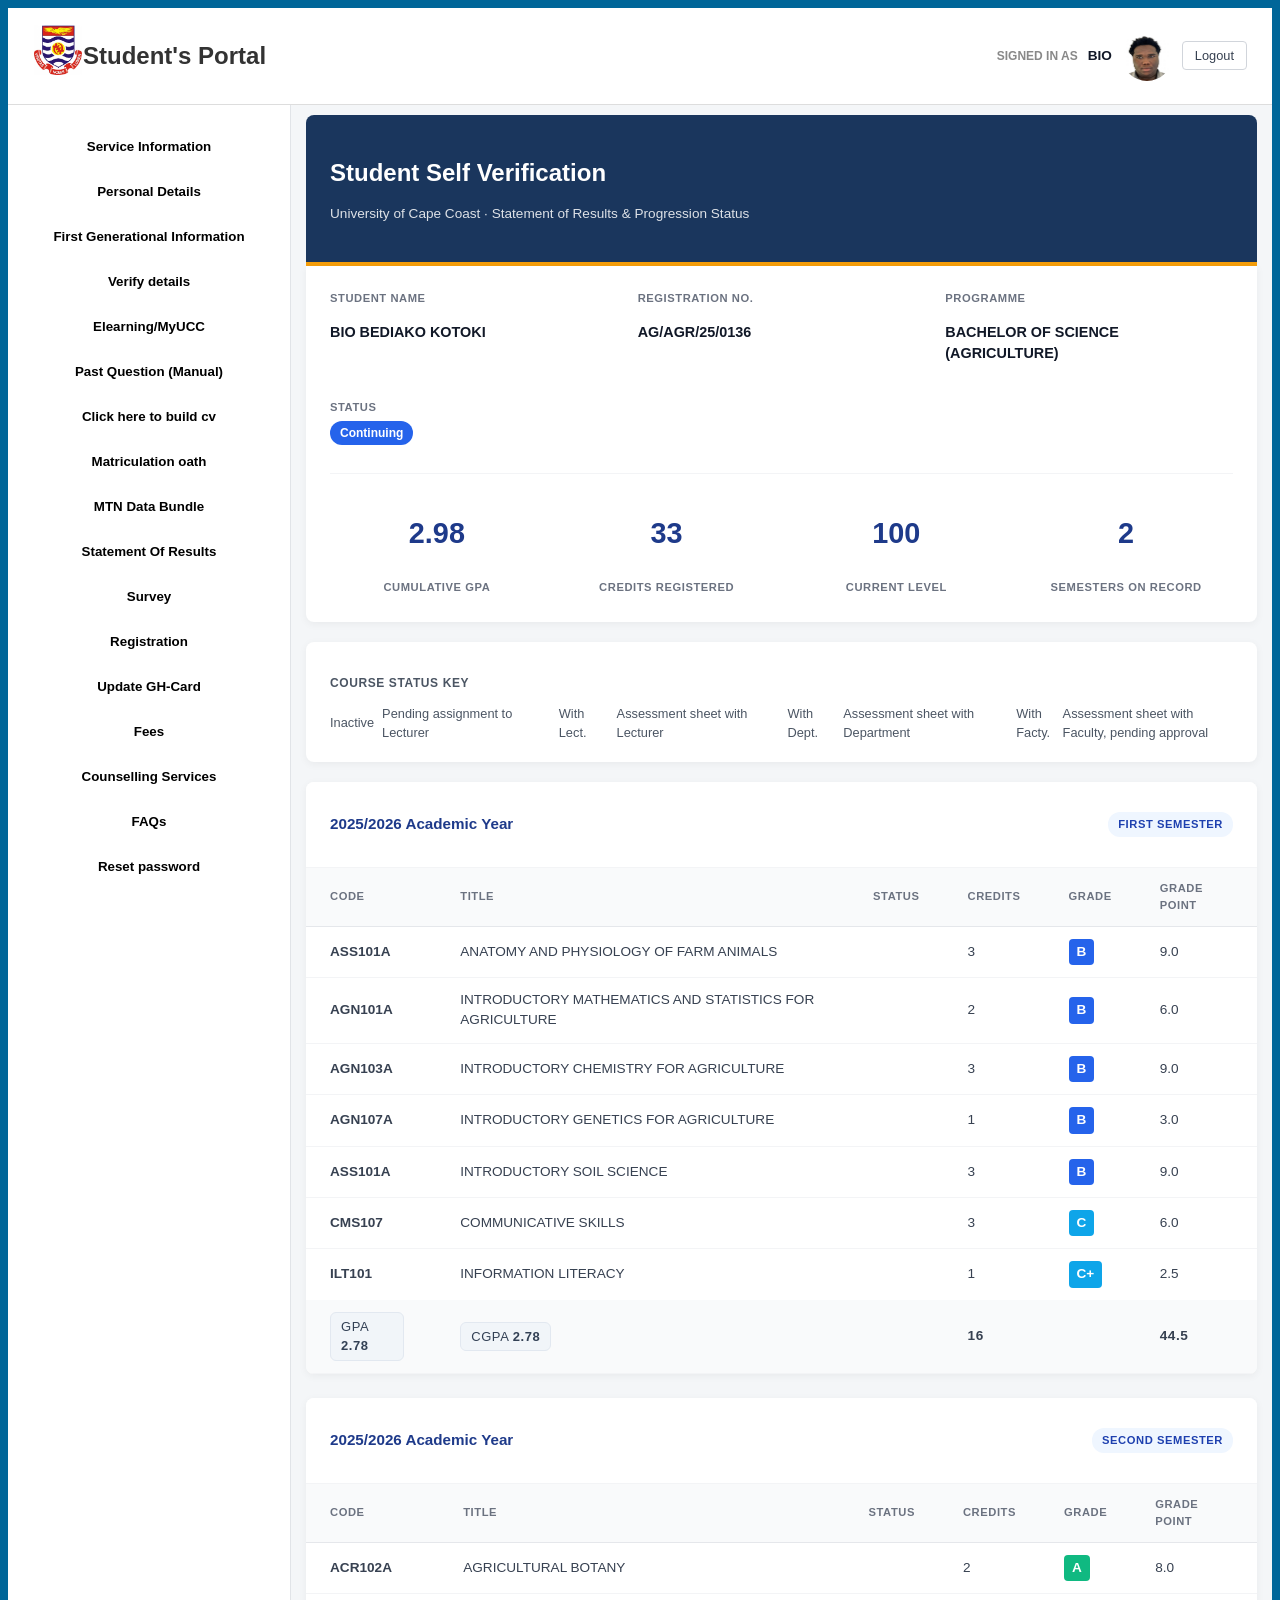
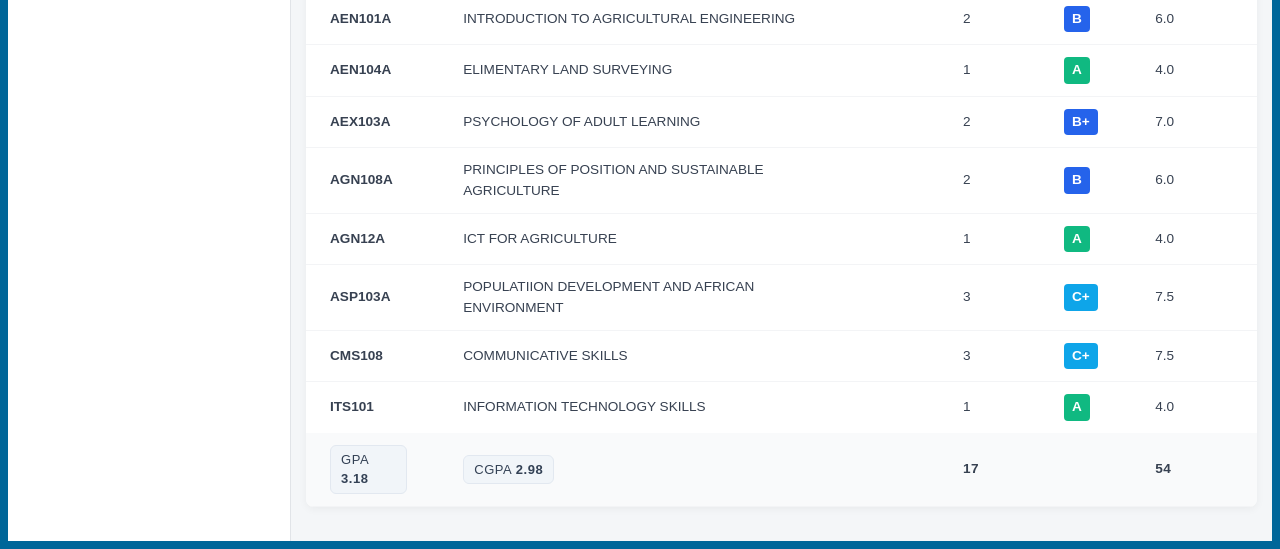
==== results.html @ ef2493f2 "A two page portal that displays student's results" ====
<!DOCTYPE html>
<html lang="en">
<head>
    <meta charset="UTF-8">
    <meta name="viewport" content=”width=device-width, initial-scale="1.0">
    <title>Student Portal</title>
    <link rel="stylesheet" href="style.css">

</head>

<body>
   
    <!--MAIN CONTAINER -->
    <div id="mainCon">
        <!--Top Nav-->
              <div class="top_nav">
                      <div class="cover_text">
                 <img src="assets/University-of-Cape-Coast-UCC.webp" alt="University">
                 <h2>Student's Portal</h2>
                      </div>
                    <div class="user_profile">
                        <span>SIGNED IN AS</span>
                        <strong>BIO</strong>
                        <img src="assets/IMG-20261018-WA0000.jpg" alt="Profile">
                        <button id="signOut" class="logout_btn">Logout</button>
                    </div>
                </div>
        
        <!--LEFT SIDE AND RIGHT SIDE-->
        <div class="main_layout">
            <!--LEFT SIDE: sidebar-->
        <div class="side_navbar">
          
            <button class="mainBtn">Service Information</button>
            <button class="mainBtn">Personal Details</button>
            <button class="mainBtn">First Generational Information</button>
            <button class="mainBtn">Verify details</button>
            <button class="mainBtn">Elearning/MyUCC</button>
            <button class="mainBtn">Past Question (Manual)</button>
            <button class="mainBtn">Click here to build cv</button>
            <button class="mainBtn">Matriculation oath</button>
            <button class="mainBtn">MTN Data Bundle</button>
            <button class="mainBtn">Statement Of Results</button>
            <button class="mainBtn">Survey</button>
            <button class="mainBtn">Registration</button>
            <button class="mainBtn">Update GH-Card</button>
            <button class="mainBtn">Fees</button>
            <button class="mainBtn">Counselling Services</button>
            <button class="mainBtn">FAQs</button>
            <button class="mainBtn">Reset password</button>

        </div>

        <!--RIGHT SIDE: The Sliding Wrapper -->
        <div id="Wrapper">
            <div class="portal_content">
                
                
          

                <!--2. Main content -->
                <div class="portal_header">
                    <h1>Student Self Verification</h1>
                    <p>University of Cape Coast · Statement of Results & Progression Status</p>
                </div>

                <!--3. STUDENT INFO & STATS -->
                <div class="info_card">
                    <div class="info_grid">
                        <div>
                            <span class="label">STUDENT NAME</span>
                            <p class="value">BIO BEDIAKO KOTOKI</p>
                        </div>
                        <div>
                            <span class="label">REGISTRATION NO.</span>
                            <p class="value">AG/AGR/25/0136</p>
                        </div>
                        <div>
                            <span class="label">PROGRAMME</span>
                            <p class="value">BACHELOR OF SCIENCE (AGRICULTURE)</p>
                        </div>
                        <div>
                            <span class="label">STATUS</span>
                            <span class="status_badge">Continuing</span>
                        </div>
                    </div>

                    <div class="stats_grid">
                        <div>
                            <h2 id="cgpaDisplay"></h2>
                            <span>CUMULATIVE GPA</span>
                        </div>
                        <div>
                            <h2 id="creditsDisplay"></h2>
                            <span>CREDITS REGISTERED</span>
                        </div>
                        <div>
                            <h2>100</h2>
                            <span>CURRENT LEVEL</span>
                        </div>
                        <div>
                            <h2>2</h2>
                            <span>SEMESTERS ON RECORD</span>
                        </div>
                    </div>
                </div>

                      <!--4. COURSE STATUS KEY (Replaced the alert box) -->
                <div class="status_key_card">
                    <h3 class="key_title">COURSE STATUS KEY</h3>
                    <div class="key_grid">
                        <div class="key_item">
                            <span class="key_badge_inactive_key">Inactive</span> Pending assignment to Lecturer
                        </div>
                        <div class="key_item">
                            <span class="key_badge_lec_key">With Lect.</span> Assessment sheet with Lecturer
                        </div>
                        <div class="key_item">
                            <span class="key_badge_dept_key">With Dept.</span> Assessment sheet with Department
                        </div>
                        <div class="key_item">
                            <span class="key_badge_fac_key">With Facty.</span> Assessment sheet with Faculty, pending approval
                        </div>
                    </div>
                </div>





                <!--5. RESULTS TABLES -->
                <!--Semester 1 -->
                <div class="semester_section">
                    <div class="semester_header">
                        <h3>2025/2026 Academic Year</h3>
                        <span class="sem_badge">FIRST SEMESTER</span>
                    </div>
                    <table id="firstSem" class="grades_table">
                        <thead>
                            <tr>
                                <th>CODE</th>
                                <th>TITLE</th>
                                <th>STATUS</th>
                                <th>CREDITS</th>
                                <th>GRADE</th>
                                <th>GRADE POINT</th>
                            </tr>
                        </thead>
                        <tbody>
                            <tr><td><strong>ASS101A</strong></td><td>ANATOMY AND PHYSIOLOGY OF FARM ANIMALS</td><td></td><td class="creditCell">3</td><td><span class="gradeB">B</span></td><td class="pointCell">9.0</td></tr>
                            <tr><td><strong>AGN101A</strong></td><td>INTRODUCTORY MATHEMATICS AND STATISTICS FOR AGRICULTURE</td><td></td><td class="creditCell">2</td><td><span class="gradeB">B</span></td><td class="pointCell">6.0</td></tr>
                            <tr><td><strong>AGN103A </strong></td><td>INTRODUCTORY CHEMISTRY FOR AGRICULTURE</td><td></td><td class="creditCell">3</td><td><span class="gradeB">B</span></td><td class="pointCell">9.0</td></tr>
                            <tr><td><strong>AGN107A</strong></td><td>INTRODUCTORY GENETICS FOR AGRICULTURE</td><td></td><td class="creditCell">1</td><td><span class="gradeB">B</span></td><td class="pointCell">3.0</td></tr>
                            <tr><td><strong>ASS101A</strong></td><td>INTRODUCTORY SOIL SCIENCE</td><td></td><td class="creditCell">3</td><td><span class="gradeB">B</span></td><td class="pointCell">9.0</td></tr>   
                            <tr><td><strong>CMS107</strong></td><td>COMMUNICATIVE SKILLS</td><td></td><td class="creditCell">3</td><td><span class="gradeC">C</span></td><td class="pointCell">6.0</td></tr>  
                            <tr><td><strong>ILT101</strong></td><td>INFORMATION LITERACY</td><td></td><td class="creditCell">1</td><td><span class="gradeC">C+</span></td><td class="pointCell">2.5</td></tr>    
                        </tbody>
                        <tfoot>
                            <tr class="summaryRow">
                                <td>
                                    <div class="summaryContainer">
                                        <span class="gpaText">GPA <strong id="gpa1"></strong></span>
                                       
                                    </div>
                                </td>
                                <td>
                                    <div class="summaryContainer">
                                        <span class="cgpaText">CGPA <strong id="cgpa1"></strong></span>
                                    </div>
                                </td>

                                <td></td>

                                <td>
                                  <strong id="totalCredits1"></strong>    
                                </td>

                                <td></td>
                              
                                <td>
                                  <strong id="TotalPoints1"></strong>    
                                </td>
                            </tr>
                        </tfoot>
                    </table>
                </div>

                <!--Semester 2 -->
                <div class="semester_section">
                    <div class="semester_header">
                        <h3>2025/2026 Academic Year</h3>
                        <span class="sem_badge">SECOND SEMESTER</span>
                    </div>
                    <table id="secondSem" class="grades_table">
                        <thead>
                            <tr>
                                <th>CODE</th>
                                <th>TITLE</th>
                                <th>STATUS</th>
                                <th>CREDITS</th>
                                <th>GRADE</th>
                                <th>GRADE POINT</th>
                            </tr>
                        </thead>
                        <tbody>
                         <tr><td><strong>ACR102A</strong></td><td>AGRICULTURAL BOTANY</td><td></td><td class="creditCell2">2</td><td><span class="gradeA">A</span></td><td class="pointCell2">8.0</td></tr>
                         <tr><td><strong>AEN101A</strong></td><td>INTRODUCTION TO AGRICULTURAL ENGINEERING</td><td></td><td class="creditCell2">2</td><td><span class="gradeB">B</span></td><td class="pointCell2">6.0</td></tr>
                         <tr><td><strong>AEN104A</strong></td><td>ELIMENTARY LAND SURVEYING</td><td></td><td class="creditCell2">1</td><td><span class="gradeA">A</span></td><td class="pointCell2">4.0</td></tr>
                         <tr><td><strong>AEX103A</strong></td><td>PSYCHOLOGY OF ADULT LEARNING</td><td></td><td class="creditCell2">2</td><td><span class="gradeB">B+</span></td><td class="pointCell2">7.0</td></tr>
                         <tr><td><strong>AGN108A</strong></td><td>PRINCIPLES OF POSITION AND SUSTAINABLE AGRICULTURE</td><td></td><td class="creditCell2">2</td><td><span class="gradeB">B</span></td><td class="pointCell2">6.0</td></tr>     
                         <tr><td><strong>AGN12A</strong></td><td>ICT FOR AGRICULTURE</td><td></td><td class="creditCell2">1</td><td><span class="gradeA">A</span></td><td class="pointCell2">4.0</td></tr>
                         <tr><td><strong>ASP103A</strong></td><td>POPULATIION DEVELOPMENT AND AFRICAN ENVIRONMENT</td><td></td><td class="creditCell2">3</td><td><span class="gradeC">C+</span></td><td class="pointCell2">7.5</td></tr>
                         <tr><td><strong>CMS108</strong></td><td>COMMUNICATIVE SKILLS</td><td></td><td class="creditCell2">3</td><td><span class="gradeC">C+</span></td><td class="pointCell2">7.5</td></tr>
                         <tr><td><strong>ITS101</strong></td><td>INFORMATION TECHNOLOGY SKILLS</td><td></td><td class="creditCell2">1</td><td><span class="gradeA">A</span></td><td class="pointCell2">4.0</td></tr>
                         
                        </tbody>

                         <tfoot>
                            <tr class="summaryRow">
                                <td>
                                    <div class="summaryContainer">
                                        <span class="gpaText">GPA <strong id="gpa2"></strong></span>
                                       
                                    </div>
                                </td>
                                <td>
                                    <div class="summaryContainer">
                                        <span class="cgpaText">CGPA <strong id="cgpa2"></strong></span>
                                    </div>
                                </td>

                                <td></td>
                             

                                <td>
                                  <strong id="totalCredits2"></strong>    
                                </td>

                                 <td></td>
        
                                <td>
                                  <strong id="TotalPoints2"></strong>    
                                </td>
                            </tr>
                        </tfoot>
                    </table>
                </div>
            </div>
        </div>
    </div>
 </div>
<script src="script.js"></script>
</body>
</html>
---- style.css ----
/* ==========================================
1.	GLOBAL & RESET STYLES
   ========================================== */
•	{
  Box-sizing: border-box;
  Margin: 0;
  Padding: 0;
  Font-family: -apple-system, BlinkMacSystemFont, “Segoe UI”, Roboto, Helvetica, Arial, sans-serif;
}

Body {
  Background-color: #f4f6f8;
  Color: #333333;
  Line-height: 1.5;
}

/* ==========================================
2.	MAIN LAYOUT STRUCTURE
   ========================================== */
#mainCon {
  Display: flex;
 flex-direction: column;
  overflow: hidden;
  Min-height: 100vh;
  Width: 100%;
}

/* LEFT SIDE: Sidebar Cover / Image Container */

.top_nav {
  Display: flex;
  Justify-content: space-between;
  Align-items: center;
  width: 100%;
 padding: 10px 25px;
  background-color: #ffffff;
  border-bottom: 1px solid #ddd;
  box-sizing: border-box;
  

  
}
.cover_text{
  display: flex;
  align-items: center;
  flex-direction: row;
}
.cover_text img{
   Width: 50px;
  Height: 50px;
  Object-fit: contain;
  Margin-bottom: 12px;
}

.main_layout{
  display: flex;
  flex: 1;
  width: 100%;
  overflow: hidden;
}

.side_navbar {
  Width: 250px;
  Background-color: #ffffff;
  Border-right: 1px solid #e1e4e8;
  Padding: 24px 16px;
  Display: flex;
  Flex-direction: column;
  Align-items: center;
  Flex-shrink: 0;
  gap: 10px;

}



.mainBtn {
  Width: 100%;
  Padding: 10px 16px;
  Background-color: #ffffff;
  Color: black;
  Border: none;
  Border-radius: 6px;
  Font-weight: 600;
  Cursor: pointer;
  Transition: background-color 0.2s;
}

.mainBtn:hover {
  Background-color: #1d4fd8e5;
}

/* RIGHT SIDE: Portal Content Area */
#Wrapper {
  Flex: 1;
  Padding: 10px 15px;
  Background-color: #f4f6f8;
  Overflow-y: auto;
  box-sizing: border-box;
}

.portal_content {
  Max-width: 1100px;
  Margin: 0 auto;
}



.user_profile {
  Display: flex;
  Align-items: center;
  Gap: 10px;
  Font-size: 0.85rem;
}

.user_profile span {
  Color: #888888;
  Font-weight: 600;
  Font-size: 0.75rem;
}

.user_profile strong {
  Color: #111827;
}

.user_profile img {
  Width: 50px;
  Height: 50px;
  Border-radius: 50%;
  Background-color: #e5e7eb;
  Object-fit: cover;
}

.logout_btn {
  Background: transparent;
  Border: 1px solid #d1d5db;
  Padding: 6px 12px;
  Border-radius: 4px;
  Color: #374151;
  Font-size: 0.8rem;
  Font-weight: 500;
  Cursor: pointer;
}

.logout_btn:hover {
  Background-color: #f3f4f6;
}

/* ==========================================
4.	HEADER SECTION
   ========================================== */
.portal_header {
  Background-color: #1a365d; /* Dark Blue UCC Banner */
  Color: #ffffff;
  Padding: 24px;
  Border-radius: 8px 8px 0 0;
  Border-bottom: 4px solid #f59e0b; /* Yellow accent line */
}

.portal_header h1 {
  Font-size: 1.5rem;
  Font-weight: 700;
  Margin-bottom: 4px;
}

.portal_header p {
  Font-size: 0.85rem;
  Opacity: 0.85;
}

/* ==========================================
5.	STUDENT INFO & STATS CARD
   ========================================== */
.info_card {
  Background-color: #ffffff;
  Padding: 24px;
  Border-radius: 0 0 8px 8px;
  Box-shadow: 0 2px 8px rgba(0, 0, 0, 0.05);
  Margin-bottom: 20px;
}

.info_grid {
  Display: grid;
  Grid-template-columns: repeat(auto-fit, minmax(220px, 1fr));
  Gap: 20px;
  Margin-bottom: 28px;
}

.info_grid .label {
  Display: block;
  Font-size: 0.7rem;
  Font-weight: 700;
  Color: #6b7280;
  Letter-spacing: 0.05em;
  Margin-bottom: 4px;
}

.info_grid .value {
  Font-size: 0.9rem;
  Font-weight: 600;
  Color: #111827;
}

.status_badge {
  Display: inline-block;
  Background-color: #2563eb;
  Color: #ffffff;
  Padding: 3px 10px;
  Border-radius: 12px;
  Font-size: 0.75rem;
  Font-weight: 600;
}

/* STATS ROW */
.stats_grid {
  Display: grid;
  Grid-template-columns: repeat(4, 1fr);
  Gap: 16px;
  Padding-top: 20px;
  Border-top: 1px solid #f3f4f6;
  Text-align: center;
}

.stats_grid h2 {
  Font-size: 1.8rem;
  Font-weight: 700;
  Color: #1e3a8a;
  Line-height: 1.1;
}

.stats_grid span {
  Font-size: 0.7rem;
  Font-weight: 700;
  Color: #6b7280;
  Letter-spacing: 0.05em;
}

/* ==========================================
6.	COURSE STATUS KEY CARD
   ========================================== */
.status_key_card {
  Background-color: #ffffff;
  Padding: 20px 24px;
  Border-radius: 8px;
  Box-shadow: 0 2px 8px rgba(0, 0, 0, 0.05);
  Margin-bottom: 20px;
}

.key_title {
  Font-size: 0.75rem;
  Font-weight: 700;
  Color: #4b5563;
  Letter-spacing: 0.05em;
  Margin-bottom: 12px;
}

.key_grid {
  Display: grid;
  Grid-template-columns: repeat(auto-fit, minmax(200px, 1fr));
  Gap: 12px;
}

.key_item {
  Font-size: 0.8rem;
  Color: #4b5563;
  Display: flex;
  Align-items: center;
  Gap: 8px;
}

/* Badge styling for key status items */
[class^=”key_badge_”] {
  Display: inline-block;
  Padding: 2px 8px;
  Border-radius: 4px;
  Font-size: 0.75rem;
  Font-weight: 600;
  Background-color: #f3f4f6;
  Color: #374151;
}

/* ==========================================
7.	RESULTS TABLES
   ========================================== */
.semester_section {
  Background-color: #ffffff;
  Border-radius: 8px;
  Box-shadow: 0 2px 8px rgba(0, 0, 0, 0.05);
  Margin-bottom: 24px;
  Overflow: hidden;
}

.semester_header {
  Display: flex;
  Justify-content: space-between;
  Align-items: center;
  Padding: 16px 24px;
  Background-color: #ffffff;
  Border-bottom: 1px solid #f3f4f6;
}

.semester_header h3 {
  Font-size: 0.95rem;
  Font-weight: 700;
  Color: #1e3a8a;
}

.sem_badge {
  Background-color: #eff6ff;
  Color: #1e40af;
  Padding: 4px 10px;
  Border-radius: 12px;
  Font-size: 0.7rem;
  Font-weight: 700;
  Letter-spacing: 0.05em;
}

.grades_table {
  Width: 100%;
  Border-collapse: collapse;
  Text-align: left;
}

.grades_table th {
  Background-color: #f9fafb;
  Color: #6b7280;
  Font-size: 0.7rem;
  Font-weight: 700;
  Letter-spacing: 0.05em;
  Padding: 12px 24px;
  Border-bottom: 1px solid #e5e7eb;
}
.grades_table tfoot {
     Background-color: #f9fafb;
  Color: #6b7280;
  Font-size: 0.7rem;
  Font-weight: 700;
  Letter-spacing: 0.05em;
  Padding: 12px 24px;
  Border-bottom: 1px solid #e5e7eb;

}

.grades_table td {
  Padding: 12px 24px;
  Font-size: 0.85rem;
  Color: #374151;
  Border-bottom: 1px solid #f3f4f6;
}

.grades_table tbody tr:last-child td {
  Border-bottom: none;
}

.grades_table tbody tr:hover {
  Background-color: #f9fafb;
}

/* Responsive adjustments */
@media (max-width: 768px) {
  #mainCon {
    Flex-direction: column;
  }
  .image_side {
    Width: 100%;
    Border-right: none;
    Border-bottom: 1px solid #e1e4e8;
  }
  .stats_grid {
    Grid-template-columns: repeat(2, 1fr);
    Gap: 20px;
  }
}
/* ==========================================
   GRADE COLOR CODING CLASSES (Clean Naming)
   ========================================== */

/* A: Green */
.gradeA {
  background-color: #10b981;
  color: #ffffff;
  padding: 3px 8px;
  border-radius: 4px;
  font-weight: 600;
  display: inline-block;
}

/* B and B+: Royal Blue */
.gradeB {
  background-color: #2563eb;
  color: #ffffff;
  padding: 3px 8px;
  border-radius: 4px;
  font-weight: 600;
  display: inline-block;
}

/* C: Sea / Light Blue */
.gradeC {
  background-color: #0ea5e9;
  color: #ffffff;
  padding: 3px 8px;
  border-radius: 4px;
  font-weight: 600;
  display: inline-block;
}

/* D and D+: Yellow */
.gradeD,
.gradeDPlus {
  background-color: #f59e0b;
  color: #ffffff;
  padding: 3px 8px;
  border-radius: 4px;
  font-weight: 600;
  display: inline-block;
}
.summaryContainer{
    display: inline-flex;
    align-items: center;
    background-color: #f1f5f9;
    border: 1px solid #e2e8f0;
    border-radius: 6px;
    padding: 4px 10px;
    font-size: 13px;
    font-weight: 500;
    color: #334155;
    margin-right: 8px;
}

/** Log IN Page**/


/* Reset and Base Layout */
•	{
    Box-sizing: border-box;
    Margin: 0;
    Padding: 0;
}

 Body {
    Background-color: #006699; /* Deep UCC Portal Blue outer background */
    Font-family: Arial, Helvetica, sans-serif;
    Display: flex;
    Justify-content: center;
    Align-items: flex-start;
    Min-height: 100vh;
    Padding: 0;
}

.portalContainer{
  height: fit-content;
   Background-color: #f2f2f2; /* Light grey portal page background */
    Width: 100%;
    Max-width: 480px; /* Mobile portal card width */
    Min-height: 100vh;
    Padding: 20px;
    Box-shadow: 0 0 15px rgba(0, 0, 0, 0.2);
    Position: relative;
}
/* Central White Portal Container */


/* Top Banner Header */
.portalHeader {
    Display: flex;
    Justify-content: center;
    Margin-top: -20px; /* Pull header flush to top edge */
    Margin-left: -20px;
    Margin-right: -20px;
    Margin-bottom: 25px;
    position: relative;
    overflow: visible;
}

.portalBanner {
  position: absolute;
  top: 0;
  left: 50%;
  transform: translate(-50%, -50%);
    Background-color: #eeee01; /* Yellow pill background */
    Border: 5px solid #d40303; /* Red outer border */
    Border-radius: 30px 30px 30px 30px; /* Rounded bottom curve */
    Padding: 8px 25px;
    Display: flex;
    Align-items: center;
    Gap: 10px;
    Box-shadow: 0 4px 6px rgba(0, 0, 0, 0.1);
    
}

.portalBanner img {
    Height: 28px;
    Width: auto;
}

.portalBanner span {
    Font-size: 12px;
    Font-weight: bold;
    Color: #003366;
    font-family: Georgia, 'Times New Roman', Times, serif;
}

/* Headings */
main{
  margin-top: 20px;
}
H1.font {
    Font-size: 20px;
    Font-style: italic;
    Color: #333333;
    Margin-bottom: 15px;
    Text-align: left;
    font-family: Georgia, 'Times New Roman', Times, serif;
}


/* Announcements Box */
#info {
 
    Border: 1px solid #666666;
    Border-radius: 8px;
    Padding: 15px;
    Background-color: #ffffff;
    Font-size: 12px;
    Color: #555555;
    Line-height: 1.5;
    Margin-bottom: 350px;
}

#info p {
    Margin-bottom: 10px;
}

#info p strong {
    Font-size: 13px;
    Color: #333333;
}

#info ul {
    Margin-left: 20px;
    Margin-top: 8px;
}

#info ul li {
    Margin-bottom: 4px;
}

#info a {
    Color: #3388cc;
    Text-decoration: none;
}

#info a:hover {
    Text-decoration: underline;
}

/* Login Form Inputs */
Form {
    Margin-top: 10px;
    Margin-bottom: 25px;
}

.inputGroup {
    Display: flex;
    Align-items: center;
    Border: 1px solid #cccccc;
    Border-radius: 4px;
    Background-color: #ffffff;
    Margin-bottom: 12px;
    Overflow: hidden;
}

.inputIcon {
    Padding: 8px 12px;
    Background-color: #f8f8f8;
    Border-right: 1px solid #dddddd;
    Color: #888888;
    Font-size: 14px;
}

.input {
    Flex: 1;
    Border: none;
    Padding: 10px 12px;
    Font-size: 13px;
    Outline: none;
    Color: #333333;
}

.input::placeholder {
    Color: #aaa;
}

/* Submit and Reset Link */
.submit {
    Display: flex;
    Align-items: center;
    Justify-content: space-between;
    Margin-top: 15px;
}

.submit button {
    Background-color: #007bff; /* Bright login blue */
    Color: #ffffff;
    Border: none;
    Padding: 10px 30px;
    Border-radius: 4px;
    Font-weight: bold;
    Font-size: 13px;
    Cursor: pointer;
    Transition: background-color 0.2s;
}

.submit button:hover {
    Background-color: #0056b3;
}

.forgotLink {
    Color: #3182ce;
    Font-size: 12px;
    Text-decoration: underline;
}

/* Horizontal Line & Footer */
Hr {
    Border: none;
    Border-top: 1px solid #e0e0e0;
    Margin: 20px 0 15px 0;
}

Footer {
    Font-size: 11px;
    Color: #555555;
    Line-height: 1.6;
}

Footer h3.font {
    Font-size: 13px;
    Font-style: italic;
    Color: #333333;
    Margin-bottom: 8px;
}

Footer ul {
    List-style-type: disc;
    Margin-left: 20px;
}

Footer ul li {
    Margin-bottom: 4px;
}

Footer strong {
    Color: #1a202c;
}
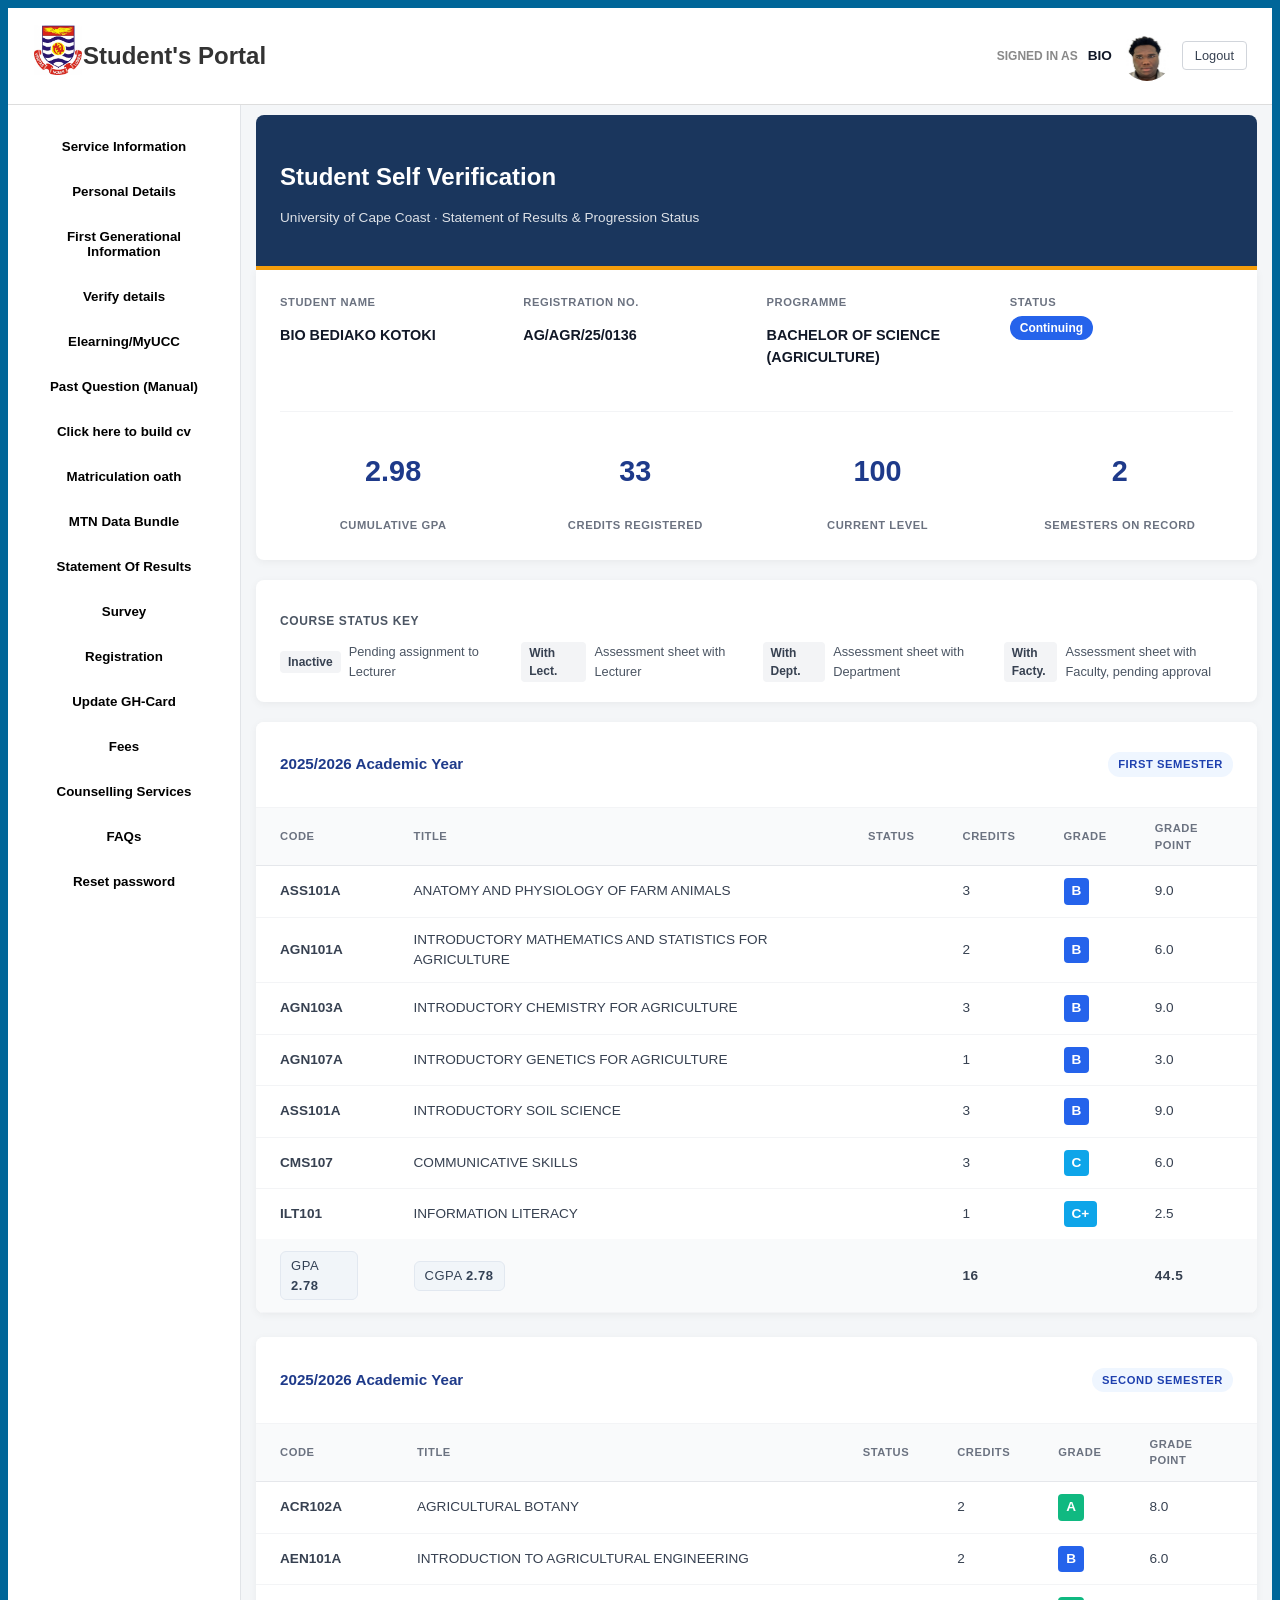
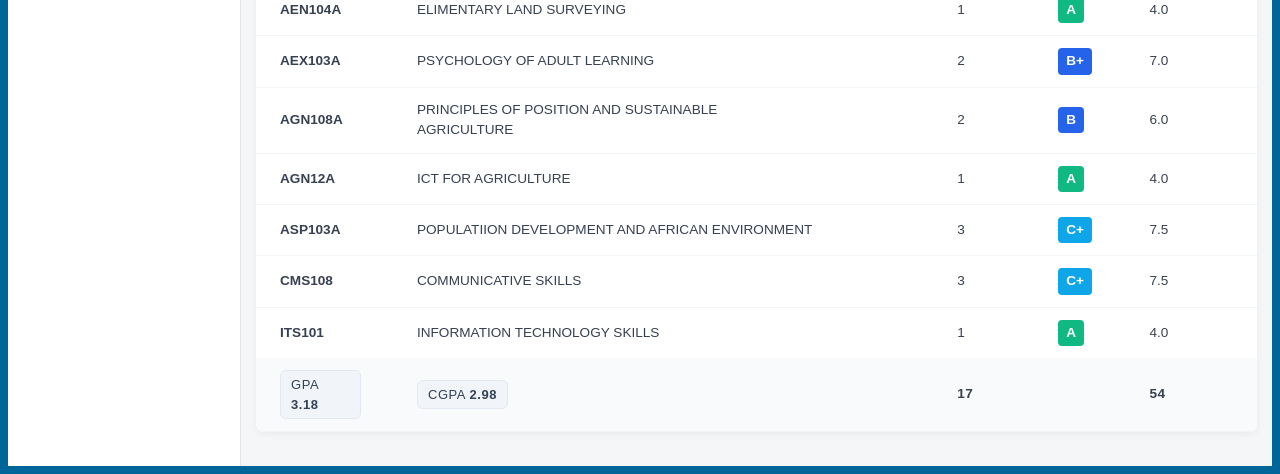
==== commit 7ed7186b: "Added the fees and results  section and improved mobile layou for the ucc student portal mockup" ====
--- a/results.html
+++ b/results.html
@@ -2,7 +2,7 @@
 <html lang="en">
 <head>
     <meta charset="UTF-8">
-    <meta name="viewport" content=”width=device-width, initial-scale="1.0">
+    <meta name="viewport" content="width=device-width", initial-scale="1.0">
     <title>Student Portal</title>
     <link rel="stylesheet" href="style.css">
 
@@ -14,7 +14,7 @@
     <div id="mainCon">
         <!--Top Nav-->
               <div class="top_nav">
-                      <div class="cover_text">
+                      <div class="logoBox">
                  <img src="assets/University-of-Cape-Coast-UCC.webp" alt="University">
                  <h2>Student's Portal</h2>
                       </div>
@@ -29,30 +29,223 @@
         <!--LEFT SIDE AND RIGHT SIDE-->
         <div class="main_layout">
             <!--LEFT SIDE: sidebar-->
+            
         <div class="side_navbar">
           
-            <button class="mainBtn">Service Information</button>
-            <button class="mainBtn">Personal Details</button>
-            <button class="mainBtn">First Generational Information</button>
-            <button class="mainBtn">Verify details</button>
-            <button class="mainBtn">Elearning/MyUCC</button>
-            <button class="mainBtn">Past Question (Manual)</button>
-            <button class="mainBtn">Click here to build cv</button>
-            <button class="mainBtn">Matriculation oath</button>
-            <button class="mainBtn">MTN Data Bundle</button>
-            <button class="mainBtn">Statement Of Results</button>
-            <button class="mainBtn">Survey</button>
-            <button class="mainBtn">Registration</button>
-            <button class="mainBtn">Update GH-Card</button>
-            <button class="mainBtn">Fees</button>
-            <button class="mainBtn">Counselling Services</button>
-            <button class="mainBtn">FAQs</button>
-            <button class="mainBtn">Reset password</button>
+            <button class="mainBtn" data-section="loadingSection">Service Information</button>
+            <button class="mainBtn" data-section="loadingSection">Personal Details</button>
+            <button class="mainBtn" data-section="loadingSection">First Generational Information</button>
+            <button class="mainBtn" data-section="loadingSection">Verify details</button>
+            <button class="mainBtn" data-section="loadingSection">Elearning/MyUCC</button>
+            <button class="mainBtn" data-section="loadingSection">Past Question (Manual)</button>
+            <button class="mainBtn" data-section="loadingSection">Click here to build cv</button>
+            <button class="mainBtn" data-section="loadingSection">Matriculation oath</button>
+            <button class="mainBtn" data-section="loadingSection">MTN Data Bundle</button>
+            <button class="mainBtn" data-section="resultsSection">Statement Of Results</button>
+            <button class="mainBtn" data-section="loadingSection">Survey</button>
+            <button class="mainBtn" data-section="loadingSection">Registration</button>
+            <button class="mainBtn" data-section="loadingSection">Update GH-Card</button>
+            <button class="mainBtn" data-section="feesSection">Fees</button>
+            <button class="mainBtn" data-section="loadingSection">Counselling Services</button>
+            <button class="mainBtn" data-section="loadingSection">FAQs</button>
+            <button class="mainBtn" data-section="loadingSection">Reset password</button>
 
         </div>
-
+       
         <!--RIGHT SIDE: The Sliding Wrapper -->
         <div id="Wrapper">
+            <section id="loadingSection" hidden>
+                <div class="loading_content">
+                    <div class="loader"></div>
+                    <h2>Loading...</h2>
+                    <p>Please wait while we retrieve your information</p>
+                </div>
+
+            </section>
+
+            <section id="feesSection" hidden>
+
+
+    <div class="fee_page">
+
+        <!-- FEE STATEMENT -->
+        <div class="fee_statement_container" id="feeStatement">
+
+            <div class="statement_title_block">
+                <h2>STUDENT FEE STATEMENT</h2>
+                <p>ACADEMIC YEAR: 2026/2027</p>
+            </div>
+
+            <!-- STUDENT DETAILS -->
+            <div class="fee_meta_grid">
+
+                <div class="meta_row">
+                    <div class="meta_item">
+                        <span class="meta_label">Student Name:</span>
+                        <span class="meta_value">BEDIAKO KOTOKU BIO</span>
+                    </div>
+
+                    <div class="meta_item">
+                        <span class="meta_label">Student ID:</span>
+                        <span class="meta_value">AG/AGR/25/0136</span>
+                    </div>
+                </div>
+
+                <div class="meta_row">
+                    <div class="meta_item">
+                        <span class="meta_label">Programme:</span>
+                        <span class="meta_value">BACHELOR OF SCIENCE(AGRICULTURE)</span>
+                    </div>
+
+                    <div class="meta_item">
+                        <span class="meta_label">Level:</span>
+                        <span class="meta_value">200</span>
+                    </div>
+                </div>
+
+                <div class="meta_row">
+                    <div class="meta_item">
+                        <span class="meta_label">Semester:</span>
+                        <span class="meta_value">First Semester</span>
+                    </div>
+
+                    <div class="meta_item">
+                        <span class="meta_label">Payment Status:</span>
+                        <span class="meta_value text_red">Outstanding</span>
+                    </div>
+                </div>
+
+            </div>
+
+            <!-- FEE TABLE -->
+            <table class="fee_table">
+
+                <thead>
+                    <tr>
+                        <th class="col_sn">S/N</th>
+                        <th class="col_item">FEE DESCRIPTION</th>
+                        <th class="col_amount">AMOUNT (GH₵)</th>
+                    </tr>
+                </thead>
+
+                <tbody>
+                    <tr>
+                        <td>1</td>
+                        <td>Academic Facility User Fee</td>
+                        <td class="amount_cell">1,200.00</td>
+                    </tr>
+
+                    <tr>
+                        <td>2</td>
+                        <td>Academic Fees</td>
+                        <td class="amount_cell">1,480.00</td>
+                    </tr>
+
+                    <tr>
+                        <td>3</td>
+                        <td>Student Representative Council Dues</td>
+                        <td class="amount_cell">500.00</td>
+                    </tr>
+
+                    <tr class="total_row">
+                        <td colspan="2" class="total_label">
+                            TOTAL FEES
+                        </td>
+
+                        <td class="total_amount">
+                            GH₵ 3,180.00
+                        </td>
+                    </tr>
+                </tbody>
+
+            </table>
+
+            <!-- PAYMENT SUMMARY -->
+            <div class="balance_summary_block">
+
+                <div class="balance_line">
+                    <span>Total Fees:</span>
+                    <span>GH₵ 3,180.00</span>
+                </div>
+
+                <div class="balance_line">
+                    <span>Amount Paid:</span>
+                    <span>GH₵ 0.00</span>
+                </div>
+
+                <div class="balance_line outstanding_line">
+                    <span>Outstanding Balance:</span>
+                    <span>GH₵ 3,000.00</span>
+                </div>
+
+            </div>
+
+            <!-- NOTICE -->
+            <div class="fee_notice">
+                <strong>IMPORTANT NOTICE</strong>
+
+                <p>
+                    Students are advised to settle their outstanding fees
+                    within the approved payment period.
+                </p>
+
+                <p>
+                    Please retain your payment receipts for future reference.
+                </p>
+            </div>
+
+            <!-- SIGNATURES -->
+            <div class="signatures_section">
+
+                <div class="sig_box">
+                    <div class="sig_line"></div>
+                    <p class="sig_title">Student's Signature</p>
+                    <p class="sig_sub">Date: ______________</p>
+                </div>
+
+                <div class="sig_box">
+                    <div class="sig_line"></div>
+                    <p class="sig_title">Authorized Officer</p>
+                    <p class="sig_sub">Date: ______________</p>
+                </div>
+
+            </div>
+
+            <!-- NO FOOTER -->
+
+        </div>
+
+
+        <!-- ACTION BUTTONS -->
+        <div class="fee_actions">
+
+            <button
+                type="button"
+                class="fee_action_btn preview_btn"
+                onclick="previewFeeStatement()">
+
+                Print Preview
+
+            </button>
+
+            <button
+                type="button"
+                class="fee_action_btn pdf_btn"
+                onclick="createFeePDF()">
+
+                Create PDF
+
+            </button>
+
+        </div>
+
+    </div>
+
+</section>
+
+            
+
+            <section id="resultsSection">
             <div class="portal_content">
                 
                 
@@ -244,11 +437,15 @@
                             </tr>
                         </tfoot>
                     </table>
+
+                    
                 </div>
             </div>
         </div>
     </div>
  </div>
+ 
+ </section>
 <script src="script.js"></script>
 </body>
 </html>
--- a/style.css
+++ b/style.css
@@ -17,9 +17,6 @@
   Line-height: 1.5;
 }
 
-/* ==========================================
-2.	MAIN LAYOUT STRUCTURE
-   ========================================== */
 #mainCon {
   Display: flex;
  flex-direction: column;
@@ -28,9 +25,7 @@
   Width: 100%;
 }
 
-/* LEFT SIDE: Sidebar Cover / Image Container */
-
-.top_nav {
+   .top_nav {
   Display: flex;
   Justify-content: space-between;
   Align-items: center;
@@ -43,17 +38,67 @@
 
   
 }
-.cover_text{
+.logoBox{
   display: flex;
   align-items: center;
   flex-direction: row;
 }
-.cover_text img{
+.logoBox img{
    Width: 50px;
   Height: 50px;
   Object-fit: contain;
   Margin-bottom: 12px;
 }
+.logout_btn {
+  Background: transparent;
+  Border: 1px solid #d1d5db;
+  Padding: 6px 12px;
+  Border-radius: 4px;
+  Color: #374151;
+  Font-size: 0.8rem;
+  Font-weight: 500;
+  Cursor: pointer;
+  transition: background-color 0.2s;
+  transition: font-weight 0.2s;
+}
+
+.logout_btn:hover {
+  Background-color: #1d4fd8e5;
+  font-weight: bold;
+}
+.user_profile {
+  Display: flex;
+  Align-items: center;
+  Gap: 10px;
+  Font-size: 0.85rem;
+}
+
+.user_profile span {
+  Color: #888888;
+  Font-weight: 600;
+  Font-size: 0.75rem;
+}
+
+.user_profile strong {
+  Color: #111827;
+}
+
+.user_profile img {
+  Width: 50px;
+  Height: 50px;
+  Border-radius: 50%;
+  Background-color: #e5e7eb;
+  Object-fit: cover;
+}
+
+
+/* ==========================================
+2.	MAIN LAYOUT STRUCTURE
+   ========================================== */
+
+
+
+
 
 .main_layout{
   display: flex;
@@ -63,7 +108,7 @@
 }
 
 .side_navbar {
-  Width: 250px;
+  Width: 200px;
   Background-color: #ffffff;
   Border-right: 1px solid #e1e4e8;
   Padding: 24px 16px;
@@ -74,9 +119,6 @@
   gap: 10px;
 
 }
-
-
-
 .mainBtn {
   Width: 100%;
   Padding: 10px 16px;
@@ -93,6 +135,10 @@
   Background-color: #1d4fd8e5;
 }
 
+
+
+
+
 /* RIGHT SIDE: Portal Content Area */
 #Wrapper {
   Flex: 1;
@@ -109,45 +155,8 @@
 
 
 
-.user_profile {
-  Display: flex;
-  Align-items: center;
-  Gap: 10px;
-  Font-size: 0.85rem;
-}
-
-.user_profile span {
-  Color: #888888;
-  Font-weight: 600;
-  Font-size: 0.75rem;
-}
-
-.user_profile strong {
-  Color: #111827;
-}
-
-.user_profile img {
-  Width: 50px;
-  Height: 50px;
-  Border-radius: 50%;
-  Background-color: #e5e7eb;
-  Object-fit: cover;
-}
-
-.logout_btn {
-  Background: transparent;
-  Border: 1px solid #d1d5db;
-  Padding: 6px 12px;
-  Border-radius: 4px;
-  Color: #374151;
-  Font-size: 0.8rem;
-  Font-weight: 500;
-  Cursor: pointer;
-}
-
-.logout_btn:hover {
-  Background-color: #f3f4f6;
-}
+
+
 
 /* ==========================================
 4.	HEADER SECTION
@@ -272,7 +281,7 @@
 }
 
 /* Badge styling for key status items */
-[class^=”key_badge_”] {
+[class^="key_badge_"] {
   Display: inline-block;
   Padding: 2px 8px;
   Border-radius: 4px;
@@ -359,21 +368,7 @@
   Background-color: #f9fafb;
 }
 
-/* Responsive adjustments */
-@media (max-width: 768px) {
-  #mainCon {
-    Flex-direction: column;
-  }
-  .image_side {
-    Width: 100%;
-    Border-right: none;
-    Border-bottom: 1px solid #e1e4e8;
-  }
-  .stats_grid {
-    Grid-template-columns: repeat(2, 1fr);
-    Gap: 20px;
-  }
-}
+
 /* ==========================================
    GRADE COLOR CODING CLASSES (Clean Naming)
    ========================================== */
@@ -406,6 +401,9 @@
   border-radius: 4px;
   font-weight: 600;
   display: inline-block;
+}
+#menuToggle{
+  display: none;
 }
 
 /* D and D+: Yellow */
@@ -430,6 +428,670 @@
     color: #334155;
     margin-right: 8px;
 }
+
+/**
+Loading Section
+ **/
+ #loadingSection{
+  width: 100%;
+  min-height: 100%;
+  box-sizing: border-box;
+  padding: 40px 20px;
+ }
+ /**Center the loading conternt**/
+ .loading_content{
+  min-height: 350px;
+  display: flex;
+  flex-direction: column;
+  align-items: center;
+  justify-content: center;
+  text-align: center;
+  gap: 12px;
+ }
+ .loader{
+  width: 48px;
+  height: 48px;
+  border: 5px solid #e2e8f0;
+  border-top: 5px solid #1a365d;
+  border-radius: 50%;
+  animation: spin  0.8 linear infinite;
+ }
+
+ /*Animation*/
+ @keyframes spin {
+  to{
+    transform: rotate(360deg);
+  }
+ }
+
+ .loading_content h2{
+  margin: 8px 0 0;
+  color: #1a365d;
+  font-size: 20px;
+ }
+ .loading_content p{
+  margin: 0;
+  color: #64748b;
+  font-size: 14px;
+ }
+ /* =========================
+   FEE PAGE
+========================= */
+
+.fee_page {
+    Width: 100%;
+    Padding: 25px;
+    Box-sizing: border-box;
+}
+
+
+/* =========================
+   FEE STATEMENT
+========================= */
+
+.fee_statement_container {
+    Width: 100%;
+    Max-width: 900px;
+    Margin: 0 auto;
+
+    Padding: 35px 40px;
+
+    Background-color: #ffffff;
+    Color: #1a1a1a;
+
+    Border: 1px solid #dcdcdc;
+    Box-shadow: 0 4px 12px rgba(0, 0, 0, 0.05);
+
+    Font-family: Arial, Helvetica, sans-serif;
+    Box-sizing: border-box;
+}
+
+
+/* =========================
+   TITLE
+========================= */
+
+.statement_title_block {
+    Text-align: center;
+    Margin-bottom: 30px;
+}
+
+.statement_title_block h2 {
+    Margin: 0 0 8px;
+    Font-size: 23px;
+    Font-weight: 700;
+    Letter-spacing: 1px;
+}
+
+.statement_title_block p {
+    Margin: 0;
+    Font-size: 14px;
+    Font-weight: 600;
+}
+
+
+/* =========================
+   STUDENT DETAILS
+========================= */
+
+.fee_meta_grid {
+    Margin-bottom: 25px;
+}
+
+.meta_row {
+    Display: flex;
+    Justify-content: space-between;
+    Gap: 25px;
+
+    Padding: 12px 0;
+    Border-bottom: 1px solid #e5e5e5;
+}
+
+.meta_item {
+    Display: flex;
+    Flex: 1;
+    Gap: 8px;
+    Align-items: baseline;
+}
+
+.meta_label {
+    Font-weight: 600;
+    White-space: nowrap;
+}
+
+.meta_value {
+    Overflow-wrap: anywhere;
+}
+
+.text_red {
+    Color: #c62828;
+    Font-weight: 700;
+}
+
+.text_green {
+    Color: #218838;
+    Font-weight: 700;
+}
+
+
+/* =========================
+   FEE TABLE
+========================= */
+
+.fee_table {
+    Width: 100%;
+    Border-collapse: collapse;
+    Margin-bottom: 25px;
+    Font-size: 14px;
+}
+
+.fee_table th,
+.fee_table td {
+    Padding: 13px 12px;
+    Border: 1px solid #d5d5d5;
+    Text-align: left;
+}
+
+.fee_table th {
+    Background-color: #f0f3f7;
+    Font-weight: 700;
+}
+
+.fee_table .col_sn {
+    Width: 60px;
+    Text-align: center;
+}
+
+.fee_table .col_amount {
+    Width: 190px;
+    Text-align: right;
+}
+
+.fee_table .amount_cell {
+    Text-align: right;
+    White-space: nowrap;
+}
+
+.fee_table .total_row td {
+    Background-color: #f5f5f5;
+    Font-weight: 700;
+}
+
+.fee_table .total_label {
+    Text-align: right;
+}
+
+.fee_table .total_amount {
+    Text-align: right;
+    White-space: nowrap;
+}
+
+
+/* =========================
+   BALANCE SUMMARY
+========================= */
+
+.balance_summary_block {
+    Width: 100%;
+    Max-width: 450px;
+    Margin: 0 0 30px auto;
+}
+
+.balance_line {
+    Display: flex;
+    Justify-content: space-between;
+    Gap: 15px;
+
+    Padding: 10px 0;
+    Border-bottom: 1px solid #e5e5e5;
+}
+
+.outstanding_line {
+    Margin-top: 5px;
+    Padding: 13px 10px;
+
+    Background-color: #fff1f1;
+    Border: 1px solid #e5b5b5;
+
+    Color: #b71c1c;
+    Font-weight: 700;
+}
+
+
+/* =========================
+   NOTICE
+========================= */
+
+.fee_notice {
+    Margin-top: 25px;
+    Padding: 16px;
+
+    Background-color: #f8f9fa;
+    Border-left: 4px solid #2457a7;
+
+    Font-size: 13px;
+    Line-height: 1.6;
+}
+
+.fee_notice strong {
+    Display: block;
+    Margin-bottom: 8px;
+}
+
+.fee_notice p {
+    Margin: 5px 0;
+}
+
+
+/* =========================
+   SIGNATURES
+========================= */
+
+.signatures_section {
+    Display: flex;
+    Justify-content: space-between;
+    Gap: 50px;
+
+    Margin-top: 60px;
+}
+
+.sig_box {
+    Flex: 1;
+    Text-align: center;
+}
+
+.sig_line {
+    Height: 1px;
+    Background-color: #333333;
+    Margin-bottom: 10px;
+}
+
+.sig_title {
+    Margin: 0 0 8px;
+    Font-size: 13px;
+    Font-weight: 700;
+}
+
+.sig_sub {
+    Margin: 0;
+    Font-size: 12px;
+}
+
+
+/* =========================
+   ACTION BUTTONS
+========================= */
+
+.fee_actions {
+    Display: flex;
+    Justify-content: center;
+    Flex-wrap: wrap;
+    Gap: 15px;
+
+    Max-width: 900px;
+    Margin: 25px auto 10px;
+}
+
+.fee_action_btn {
+    Min-width: 160px;
+    Padding: 12px 22px;
+
+    Border: none;
+    Border-radius: 6px;
+
+    Font-size: 14px;
+    Font-weight: 600;
+
+    Cursor: pointer;
+    Transition: background-color 0.2s ease,
+                Transform 0.2s ease;
+}
+
+.fee_action_btn:hover {
+    Transform: translateY(-2px);
+}
+
+.preview_btn {
+    Background-color: #2457a7;
+    Color: #ffffff;
+}
+
+.preview_btn:hover {
+    Background-color: #19427f;
+}
+
+.pdf_btn {
+    Background-color: #218838;
+    Color: #ffffff;
+}
+
+.pdf_btn:hover {
+    Background-color: #17692a;
+}
+
+
+/* =========================
+   MOBILE
+========================= */
+
+@media screen and (max-width: 600px) {
+
+    .fee_page {
+        Padding: 12px;
+    }
+
+    .fee_statement_container {
+        Padding: 22px 16px;
+    }
+
+    .statement_title_block h2 {
+        Font-size: 19px;
+    }
+
+    .meta_row {
+        Flex-direction: column;
+        Gap: 12px;
+    }
+
+    .meta_item {
+        Flex-wrap: wrap;
+    }
+
+    .fee_table {
+        Font-size: 12px;
+    }
+
+    .fee_table th,
+    .fee_table td {
+        Padding: 9px 6px;
+    }
+
+    .fee_table .col_amount {
+        Width: auto;
+    }
+
+    .balance_summary_block {
+        Font-size: 13px;
+    }
+
+    .signatures_section {
+        Gap: 25px;
+    }
+
+    .fee_action_btn {
+        Width: 100%;
+    }
+}
+
+
+/* =========================
+   PRINT / PDF
+========================= */
+
+@media print {
+
+    /* Hide everything by default */
+    Body * {
+        Visibility: hidden;
+    }
+
+    /* Show only the fee statement */
+    #feeStatement,
+    #feeStatement * {
+        Visibility: visible;
+    }
+
+    /* Position the statement for printing */
+    #feeStatement {
+        Position: absolute;
+        Left: 0;
+        Top: 0;
+
+        Width: 100%;
+        Max-width: none;
+        Margin: 0;
+        Padding: 15mm;
+
+        Border: none;
+        Box-shadow: none;
+        Box-sizing: border-box;
+    }
+
+    /* Keep the statement clean */
+    .fee_table tr,
+    .balance_line,
+    .fee_notice,
+    .signatures_section {
+        Break-inside: avoid;
+    }
+
+    Body {
+        Background: #ffffff;
+    }
+
+    @page {
+        Size: A4;
+        Margin: 0;
+    }
+}
+
+
+
+ 
+/* Responsive adjustments */
+@media (max-width: 768px) {
+  #mainCon {
+    Flex-direction: column;
+  }
+  #Wrapper{
+    width: 100%;
+    min-width: 0;
+  }
+  .portal_content{
+    width: 100%;
+    min-width: 0;
+    box-sizing: border-box;
+  }
+.side_navbar{
+  display: flex;
+  flex-direction: column;
+  flex: 0 0 220px;
+  width: 220px;
+  box-sizing: border-box;
+  overflow-y: auto;
+}
+.side_navbar button{
+  width: 100%;
+  box-sizing: border-box;
+  flex-shrink: 0;
+  padding: 10px;
+
+}
+  .image_side {
+    Width: 100%;
+    Border-right: none;
+    Border-bottom: 1px solid #e1e4e8;
+  }
+  .stats_grid {
+    Grid-template-columns: repeat(2, 1fr);
+    Gap: 20px;
+  }
+ 
+  .portal_header, .info_card, .stats_grid, .status_key_card{
+    min-width: 600px;
+    max-width: none;
+  }
+
+  .semester_section{
+    overflow-x: auto;
+    max-width: 100%;
+    }
+  .semester_header{
+    min-width: 600px;
+  }
+  .grades_table{
+    min-width: 600px;
+  }
+        /* Main page */
+    .fee_page {
+        Padding: 10px;
+        Width: 100%;
+        Box-sizing: border-box;
+    }
+
+    /* Statement card */
+    .fee_statement_container {
+        Width: 100%;
+        Padding: 20px 14px;
+        Margin: 0 auto;
+
+        Border-radius: 8px;
+        Box-shadow: 0 2px 8px rgba(0, 0, 0, 0.06);
+    }
+
+    /* Heading */
+    .statement_title_block {
+        Margin-bottom: 22px;
+    }
+
+    .statement_title_block h2 {
+        Font-size: 18px;
+        Line-height: 1.4;
+        Letter-spacing: 0.4px;
+    }
+
+    .statement_title_block p {
+        Font-size: 12px;
+        Margin-top: 6px;
+    }
+
+    /* Student details */
+    .fee_meta_grid {
+        Margin-bottom: 22px;
+    }
+
+    .meta_row {
+        Display: flex;
+        Flex-direction: column;
+        Gap: 12px;
+
+        Padding: 12px 0;
+    }
+
+    .meta_item {
+        Display: flex;
+        Flex-direction: column;
+        Align-items: flex-start;
+        Gap: 4px;
+
+        Min-width: 0;
+    }
+
+    .meta_label {
+        Font-size: 11px;
+        Color: #666;
+    }
+
+    .meta_value {
+        Font-size: 13px;
+        Font-weight: 600;
+        Overflow-wrap: anywhere;
+    }
+
+    /* Fee table */
+    .fee_table {
+        Width: 100%;
+        Table-layout: fixed;
+        Font-size: 11px;
+        Margin-bottom: 22px;
+    }
+
+    .fee_table th,
+    .fee_table td {
+        Padding: 10px 5px;
+        Overflow-wrap: anywhere;
+        Line-height: 1.4;
+    }
+
+    .fee_table .col_sn {
+        Width: 30px;
+    }
+
+    .fee_table .col_amount {
+        Width: 100px;
+    }
+
+    .fee_table .amount_cell,
+    .fee_table .total_amount {
+        White-space: normal;
+        Text-align: right;
+    }
+
+    .fee_table .total_label {
+        Text-align: right;
+    }
+
+    /* Payment summary */
+    .balance_summary_block {
+        Width: 100%;
+        Max-width: none;
+        Margin: 0 0 22px;
+        Font-size: 12px;
+    }
+
+    .balance_line {
+        Gap: 10px;
+        Padding: 12px 0;
+    }
+
+    .balance_line span:first-child {
+        Flex: 1;
+    }
+
+    .balance_line span:last-child {
+        Text-align: right;
+        Overflow-wrap: anywhere;
+    }
+
+    .outstanding_line {
+        Padding: 12px 8px;
+        Gap: 8px;
+    }
+
+    /* Notice */
+    .fee_notice {
+        Margin-top: 20px;
+        Padding: 12px;
+        Font-size: 12px;
+        Line-height: 1.6;
+    }
+
+    /* Signature section */
+    .signatures_section {
+        Display: flex;
+        Flex-direction: column;
+        Gap: 35px;
+        Margin-top: 40px;
+    }
+
+    .sig_box {
+        Width: 100%;
+    }
+
+    /* Action buttons, if present on this page */
+    .fee_actions {
+        Display: flex;
+        Flex-direction: column;
+        Gap: 10px;
+        Margin-top: 18px;
+    }
+
+    .fee_action_btn {
+        Width: 100%;
+        Min-height: 44px;
+    }
+
+  }
 
 /** Log IN Page**/
 
@@ -658,13 +1320,28 @@
     Color: #1a202c;
 }
 
-
-
-
-
-
-
-
-
-
-
+@media (max-width:600px){
+  .portalBanner{
+    padding: 5px 12px;
+    gap: 6px;
+    border-radius: 0 0 20px 20px;
+  }
+  .portalBanner img{
+    height: 22px;
+    width: auto;
+  }
+  .portalBanner span{
+    font-size: 8px;
+  }
+}
+
+
+
+
+
+
+
+
+
+
+
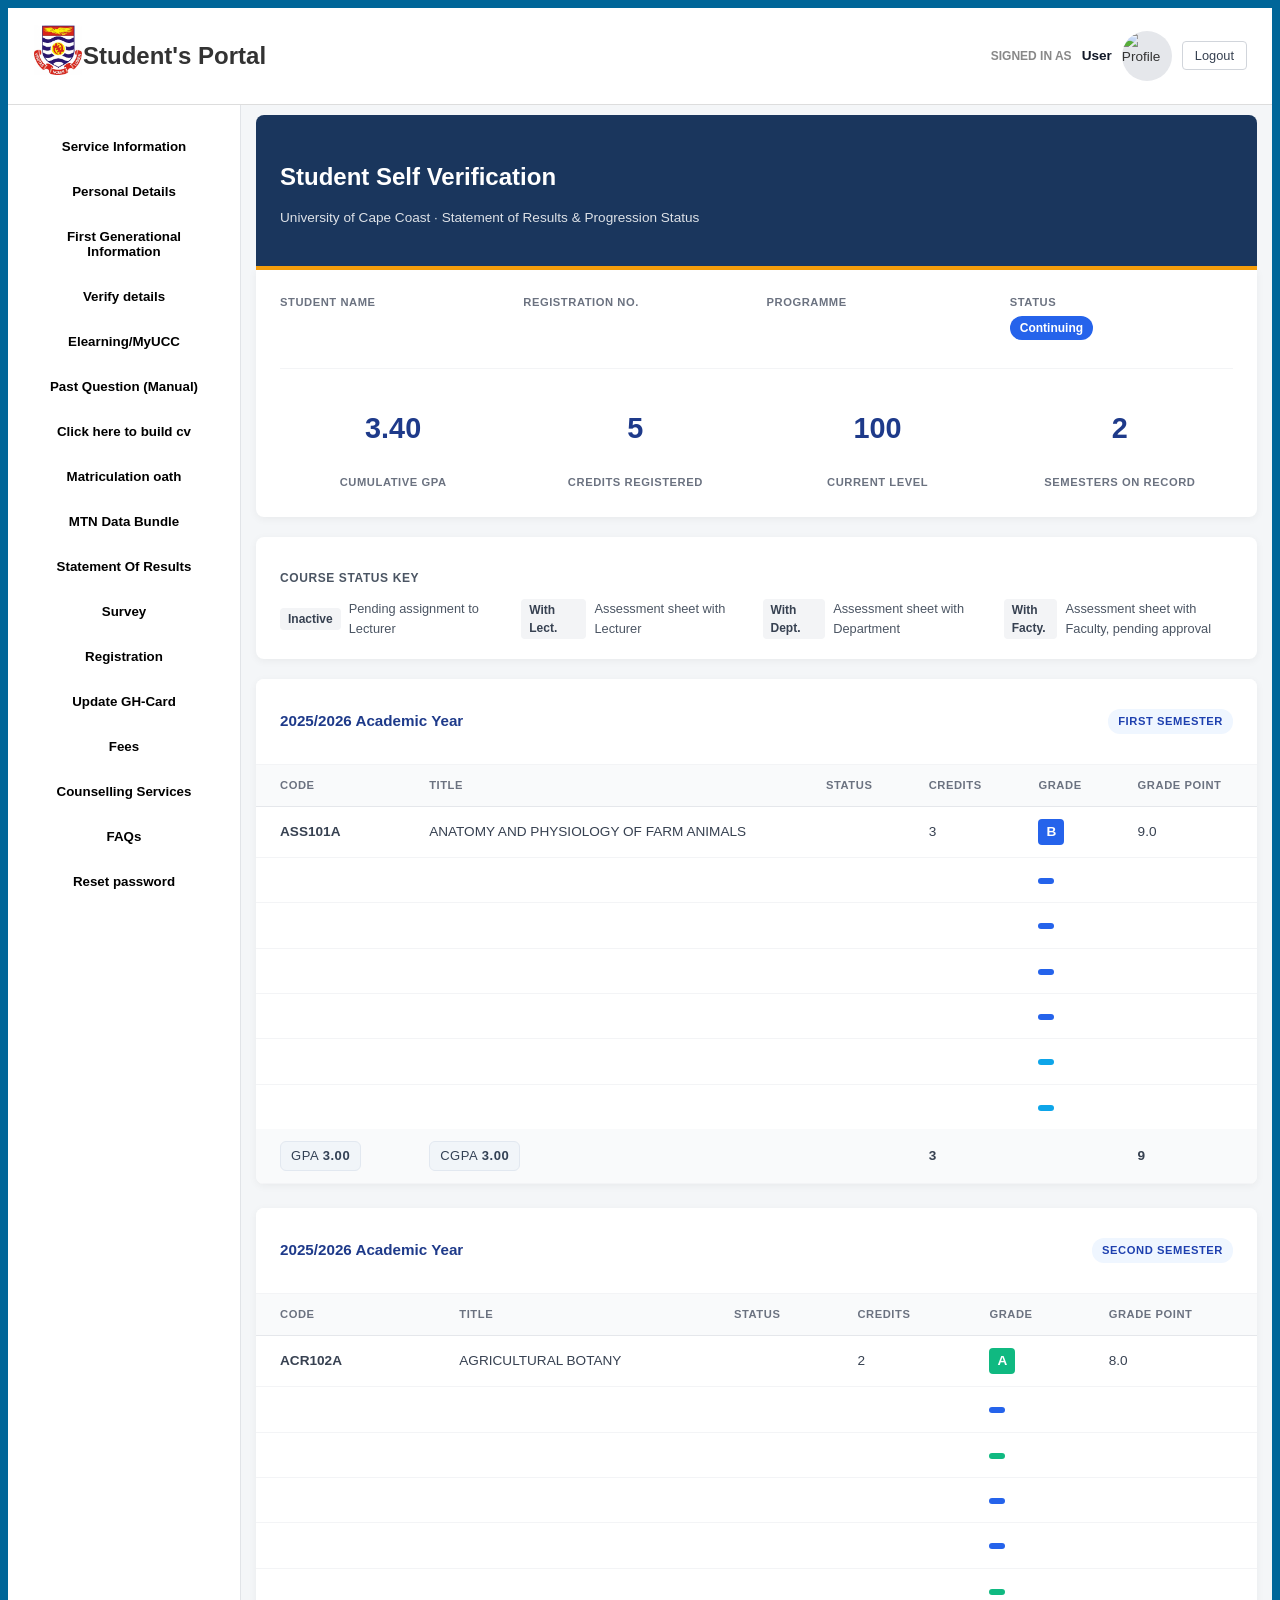
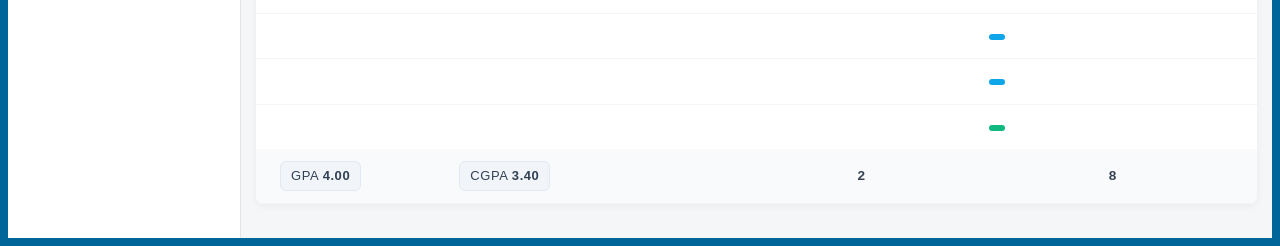
==== commit 6273730c: "Final addition and change" ====
--- a/results.html
+++ b/results.html
@@ -20,8 +20,8 @@
                       </div>
                     <div class="user_profile">
                         <span>SIGNED IN AS</span>
-                        <strong>BIO</strong>
-                        <img src="assets/IMG-20261018-WA0000.jpg" alt="Profile">
+                        <strong>User</strong>
+                        <img src="" alt="Profile">
                         <button id="signOut" class="logout_btn">Logout</button>
                     </div>
                 </div>
@@ -82,19 +82,19 @@
                 <div class="meta_row">
                     <div class="meta_item">
                         <span class="meta_label">Student Name:</span>
-                        <span class="meta_value">BEDIAKO KOTOKU BIO</span>
+                        <span class="meta_value"></span>
                     </div>
 
                     <div class="meta_item">
                         <span class="meta_label">Student ID:</span>
-                        <span class="meta_value">AG/AGR/25/0136</span>
+                        <span class="meta_value"></span>
                     </div>
                 </div>
 
                 <div class="meta_row">
                     <div class="meta_item">
                         <span class="meta_label">Programme:</span>
-                        <span class="meta_value">BACHELOR OF SCIENCE(AGRICULTURE)</span>
+                        <span class="meta_value"></span>
                     </div>
 
                     <div class="meta_item">
@@ -138,13 +138,13 @@
                     <tr>
                         <td>2</td>
                         <td>Academic Fees</td>
-                        <td class="amount_cell">1,480.00</td>
+                        <td class="amount_cell"></td>
                     </tr>
 
                     <tr>
                         <td>3</td>
                         <td>Student Representative Council Dues</td>
-                        <td class="amount_cell">500.00</td>
+                        <td class="amount_cell"></td>
                     </tr>
 
                     <tr class="total_row">
@@ -153,7 +153,7 @@
                         </td>
 
                         <td class="total_amount">
-                            GH₵ 3,180.00
+                            
                         </td>
                     </tr>
                 </tbody>
@@ -165,17 +165,17 @@
 
                 <div class="balance_line">
                     <span>Total Fees:</span>
-                    <span>GH₵ 3,180.00</span>
+                    <span></span>
                 </div>
 
                 <div class="balance_line">
                     <span>Amount Paid:</span>
-                    <span>GH₵ 0.00</span>
+                    <span></span>
                 </div>
 
                 <div class="balance_line outstanding_line">
                     <span>Outstanding Balance:</span>
-                    <span>GH₵ 3,000.00</span>
+                    <span></span>
                 </div>
 
             </div>
@@ -262,15 +262,15 @@
                     <div class="info_grid">
                         <div>
                             <span class="label">STUDENT NAME</span>
-                            <p class="value">BIO BEDIAKO KOTOKI</p>
+                            <p class="value"></p>
                         </div>
                         <div>
                             <span class="label">REGISTRATION NO.</span>
-                            <p class="value">AG/AGR/25/0136</p>
+                            <p class="value"></p>
                         </div>
                         <div>
                             <span class="label">PROGRAMME</span>
-                            <p class="value">BACHELOR OF SCIENCE (AGRICULTURE)</p>
+                            <p class="value"></p>
                         </div>
                         <div>
                             <span class="label">STATUS</span>
@@ -341,12 +341,12 @@
                         </thead>
                         <tbody>
                             <tr><td><strong>ASS101A</strong></td><td>ANATOMY AND PHYSIOLOGY OF FARM ANIMALS</td><td></td><td class="creditCell">3</td><td><span class="gradeB">B</span></td><td class="pointCell">9.0</td></tr>
-                            <tr><td><strong>AGN101A</strong></td><td>INTRODUCTORY MATHEMATICS AND STATISTICS FOR AGRICULTURE</td><td></td><td class="creditCell">2</td><td><span class="gradeB">B</span></td><td class="pointCell">6.0</td></tr>
-                            <tr><td><strong>AGN103A </strong></td><td>INTRODUCTORY CHEMISTRY FOR AGRICULTURE</td><td></td><td class="creditCell">3</td><td><span class="gradeB">B</span></td><td class="pointCell">9.0</td></tr>
-                            <tr><td><strong>AGN107A</strong></td><td>INTRODUCTORY GENETICS FOR AGRICULTURE</td><td></td><td class="creditCell">1</td><td><span class="gradeB">B</span></td><td class="pointCell">3.0</td></tr>
-                            <tr><td><strong>ASS101A</strong></td><td>INTRODUCTORY SOIL SCIENCE</td><td></td><td class="creditCell">3</td><td><span class="gradeB">B</span></td><td class="pointCell">9.0</td></tr>   
-                            <tr><td><strong>CMS107</strong></td><td>COMMUNICATIVE SKILLS</td><td></td><td class="creditCell">3</td><td><span class="gradeC">C</span></td><td class="pointCell">6.0</td></tr>  
-                            <tr><td><strong>ILT101</strong></td><td>INFORMATION LITERACY</td><td></td><td class="creditCell">1</td><td><span class="gradeC">C+</span></td><td class="pointCell">2.5</td></tr>    
+                            <tr><td><strong></strong></td><td></td><td></td><td class="creditCell"></td><td><span class="gradeB"></span></td><td class="pointCell"></td></tr>
+                            <tr><td><strong> </strong></td><td></td><td></td><td class="creditCell"></td><td><span class="gradeB"></span></td><td class="pointCell"></td></tr>
+                            <tr><td><strong></strong></td><td></td><td></td><td class="creditCell"></td><td><span class="gradeB"></span></td><td class="pointCell"></td></tr>
+                            <tr><td><strong></strong></td><td></td><td></td><td class="creditCell"></td><td><span class="gradeB"></span></td><td class="pointCell"></td></tr>   
+                            <tr><td><strong></strong></td><td></td><td></td><td class="creditCell"></td><td><span class="gradeC"></span></td><td class="pointCell"></td></tr>  
+                            <tr><td><strong></strong></td><td></td><td></td><td class="creditCell"></td><td><span class="gradeC"></span></td><td class="pointCell"></td></tr>    
                         </tbody>
                         <tfoot>
                             <tr class="summaryRow">
@@ -397,14 +397,14 @@
                         </thead>
                         <tbody>
                          <tr><td><strong>ACR102A</strong></td><td>AGRICULTURAL BOTANY</td><td></td><td class="creditCell2">2</td><td><span class="gradeA">A</span></td><td class="pointCell2">8.0</td></tr>
-                         <tr><td><strong>AEN101A</strong></td><td>INTRODUCTION TO AGRICULTURAL ENGINEERING</td><td></td><td class="creditCell2">2</td><td><span class="gradeB">B</span></td><td class="pointCell2">6.0</td></tr>
-                         <tr><td><strong>AEN104A</strong></td><td>ELIMENTARY LAND SURVEYING</td><td></td><td class="creditCell2">1</td><td><span class="gradeA">A</span></td><td class="pointCell2">4.0</td></tr>
-                         <tr><td><strong>AEX103A</strong></td><td>PSYCHOLOGY OF ADULT LEARNING</td><td></td><td class="creditCell2">2</td><td><span class="gradeB">B+</span></td><td class="pointCell2">7.0</td></tr>
-                         <tr><td><strong>AGN108A</strong></td><td>PRINCIPLES OF POSITION AND SUSTAINABLE AGRICULTURE</td><td></td><td class="creditCell2">2</td><td><span class="gradeB">B</span></td><td class="pointCell2">6.0</td></tr>     
-                         <tr><td><strong>AGN12A</strong></td><td>ICT FOR AGRICULTURE</td><td></td><td class="creditCell2">1</td><td><span class="gradeA">A</span></td><td class="pointCell2">4.0</td></tr>
-                         <tr><td><strong>ASP103A</strong></td><td>POPULATIION DEVELOPMENT AND AFRICAN ENVIRONMENT</td><td></td><td class="creditCell2">3</td><td><span class="gradeC">C+</span></td><td class="pointCell2">7.5</td></tr>
-                         <tr><td><strong>CMS108</strong></td><td>COMMUNICATIVE SKILLS</td><td></td><td class="creditCell2">3</td><td><span class="gradeC">C+</span></td><td class="pointCell2">7.5</td></tr>
-                         <tr><td><strong>ITS101</strong></td><td>INFORMATION TECHNOLOGY SKILLS</td><td></td><td class="creditCell2">1</td><td><span class="gradeA">A</span></td><td class="pointCell2">4.0</td></tr>
+                         <tr><td><strong></strong></td><td></td><td></td><td class="creditCell2"></td><td><span class="gradeB"></span></td><td class="pointCell2"></td></tr>
+                         <tr><td><strong></strong></td><td></td><td></td><td class="creditCell2"></td><td><span class="gradeA"></span></td><td class="pointCell2"></td></tr>
+                         <tr><td><strong></strong></td><td></td><td></td><td class="creditCell2"></td><td><span class="gradeB"></span></td><td class="pointCell2"></td></tr>
+                         <tr><td><strong></strong></td><td></td><td></td><td class="creditCell2"></td><td><span class="gradeB"></span></td><td class="pointCell2"></td></tr>     
+                         <tr><td><strong></strong></td><td></td><td></td><td class="creditCell2"></td><td><span class="gradeA"></span></td><td class="pointCell2"></td></tr>
+                         <tr><td><strong></strong></td><td></td><td></td><td class="creditCell2"></td><td><span class="gradeC"></span></td><td class="pointCell2"></td></tr>
+                         <tr><td><strong></strong></td><td></td><td></td><td class="creditCell2"></td><td><span class="gradeC"></span></td><td class="pointCell2"></td></tr>
+                         <tr><td><strong></strong></td><td></td><td></td><td class="creditCell2"></td><td><span class="gradeA"></span></td><td class="pointCell2"></td></tr>
                          
                         </tbody>
 
@@ -440,6 +440,8 @@
 
                     
                 </div>
+                
+
             </div>
         </div>
     </div>
--- a/style.css
+++ b/style.css
@@ -774,54 +774,7 @@
    MOBILE
 ========================= */
 
-@media screen and (max-width: 600px) {
-
-    .fee_page {
-        Padding: 12px;
-    }
-
-    .fee_statement_container {
-        Padding: 22px 16px;
-    }
-
-    .statement_title_block h2 {
-        Font-size: 19px;
-    }
-
-    .meta_row {
-        Flex-direction: column;
-        Gap: 12px;
-    }
-
-    .meta_item {
-        Flex-wrap: wrap;
-    }
-
-    .fee_table {
-        Font-size: 12px;
-    }
-
-    .fee_table th,
-    .fee_table td {
-        Padding: 9px 6px;
-    }
-
-    .fee_table .col_amount {
-        Width: auto;
-    }
-
-    .balance_summary_block {
-        Font-size: 13px;
-    }
-
-    .signatures_section {
-        Gap: 25px;
-    }
-
-    .fee_action_btn {
-        Width: 100%;
-    }
-}
+
 
 
 /* =========================
@@ -879,219 +832,1065 @@
 
  
 /* Responsive adjustments */
-@media (max-width: 768px) {
-  #mainCon {
-    Flex-direction: column;
-  }
-  #Wrapper{
-    width: 100%;
-    min-width: 0;
-  }
-  .portal_content{
-    width: 100%;
-    min-width: 0;
-    box-sizing: border-box;
-  }
-.side_navbar{
-  display: flex;
-  flex-direction: column;
-  flex: 0 0 220px;
-  width: 220px;
-  box-sizing: border-box;
-  overflow-y: auto;
-}
-.side_navbar button{
-  width: 100%;
-  box-sizing: border-box;
-  flex-shrink: 0;
-  padding: 10px;
-
-}
-  .image_side {
-    Width: 100%;
-    Border-right: none;
-    Border-bottom: 1px solid #e1e4e8;
-  }
-  .stats_grid {
-    Grid-template-columns: repeat(2, 1fr);
-    Gap: 20px;
-  }
- 
-  .portal_header, .info_card, .stats_grid, .status_key_card{
-    min-width: 600px;
-    max-width: none;
-  }
-
-  .semester_section{
-    overflow-x: auto;
-    max-width: 100%;
-    }
-  .semester_header{
-    min-width: 600px;
-  }
-  .grades_table{
-    min-width: 600px;
-  }
-        /* Main page */
+
+
+/* ============================
+
+   MOBILE LAYOUT
+
+============================ */
+
+@media screen and (max-width: 600px) {
+
+
+
+    /* Main page */
+
+    #mainCon {
+
+        Width: 100%;
+
+        Min-width: 0;
+
+        Box-sizing: border-box;
+
+        Display: flex;
+
+        Flex-direction: column;
+
+        Overflow-x: hidden;
+
+    }
+
+
+
+    /* ============================
+
+       TOP NAVIGATION
+
+    ============================ */
+
+    .top_nav {
+
+        Width: 100%;
+
+        Min-width: 0;
+
+        Box-sizing: border-box;
+
+        Padding: 8px 10px;
+
+        Gap: 10px;
+
+        Display: flex;
+
+        Align-items: center;
+
+        Justify-content: space-between;
+
+    }
+
+
+
+    .logoBox {
+
+        Min-width: 0;
+
+        Gap: 6px;
+
+    }
+
+
+
+    .logoBox img {
+
+        Width: 32px;
+
+        Height: 32px;
+
+        Object-fit: contain;
+
+        Flex-shrink: 0;
+
+    }
+
+
+
+    .logoBox h2 {
+
+        Font-size: 13px;
+
+        Line-height: 1.2;
+
+        Margin: 0;
+
+    }
+
+
+
+    .user_profile {
+
+        Min-width: 0;
+
+        Gap: 5px;
+
+        Display: flex;
+
+        Align-items: center;
+
+    }
+
+
+
+    .user_profile span {
+
+        Font-size: 8px;
+
+    }
+
+
+
+    .user_profile strong {
+
+        Font-size: 11px;
+
+    }
+
+
+
+    .user_profile img {
+
+        Width: 26px;
+
+        Height: 26px;
+
+        Object-fit: cover;
+
+        Flex-shrink: 0;
+
+    }
+
+
+
+    .logout_btn {
+
+        Padding: 6px 7px;
+
+        Font-size: 10px;
+
+        White-space: nowrap;
+
+    }
+
+
+
+    /* ============================
+
+       SIDEBAR + MAIN CONTENT
+
+    ============================ */
+
+    .main_layout {
+
+        Display: flex;
+
+        Flex-direction: row;
+
+        Align-items: stretch;
+
+        Width: 100%;
+
+        Min-width: 0;
+
+        Flex: 1;
+
+        Gap: 0;
+
+        Box-sizing: border-box;
+
+    }
+
+
+
+    .side_navbar {
+
+        Display: flex;
+
+        Flex-direction: column;
+
+        Flex: 0 0 100px;
+
+        Width: 100px;
+
+        Min-width: 100px;
+
+        Max-width: 100px;
+
+        Min-height: 0;
+
+        Box-sizing: border-box;
+
+        Overflow-y: auto;
+
+        Overflow-x: hidden;
+
+    }
+
+
+
+    .side_navbar button {
+
+        Display: block;
+
+        Width: 100%;
+
+        Max-width: 100%;
+
+        Min-width: 0;
+
+        Flex-shrink: 0;
+
+        Box-sizing: border-box;
+
+        Padding: 9px 3px;
+
+        Font-size: 7px;
+
+        Line-height: 1.25;
+
+        Text-align: center;
+
+        White-space: normal;
+
+        word-break: normal;
+
+        Overflow-wrap: break-word;
+
+    }
+
+
+
+    #Wrapper {
+
+        Flex: 1 1 0;
+
+        Width: 0;
+
+        Min-width: 0;
+
+        Max-width: 100%;
+
+        Box-sizing: border-box;
+
+        padding: 0;
+
+        margin: 0;
+
+    }
+
+
+
+    #Wrapper > section {
+
+        Width: 100%;
+
+        Min-width: 0;
+
+        Max-width: 100%;
+
+        Box-sizing: border-box;
+
+    }
+
+
+
+    /* ============================
+
+       LOADING SECTION
+
+    ============================ */
+
+    .loading_content {
+
+        Width: 100%;
+
+        Min-width: 0;
+
+        Box-sizing: border-box;
+
+        Padding: 20px 8px;
+
+        Text-align: center;
+
+    }
+
+
+
+    .loading_content h2 {
+
+        Font-size: 17px;
+
+    }
+
+
+
+    .loading_content p {
+
+        Font-size: 12px;
+
+        Overflow-wrap: anywhere;
+
+    }
+
+
+
+    /* ============================
+
+       RESULTS DASHBOARD
+
+    ============================ */
+
+    .portal_content {
+
+        Width: 100%;
+
+        Min-width: 0;
+
+        Max-width: 100%;
+
+        Padding: 4px;
+        margin: 0;
+
+        Box-sizing: border-box;
+
+    }
+
+
+
+    .portal_header,
+
+    .info_card,
+
+    .status_key_card {
+
+        Width: 100%;
+
+        Min-width: 0;
+
+        Max-width: 100%;
+        margin-left: 0;
+        margin-right: 0;
+
+        Box-sizing: border-box;
+
+    }
+
+
+
+    .portal_header {
+
+        Padding: 12px 8px;
+
+    }
+
+
+
+    .portal_header h1 {
+
+        Font-size: 17px;
+
+        Line-height: 1.3;
+
+        Overflow-wrap: anywhere;
+
+    }
+
+
+
+    .portal_header p {
+
+        Font-size: 11px;
+
+        Line-height: 1.5;
+
+        Overflow-wrap: anywhere;
+
+    }
+
+
+
+    .info_card {
+
+        Padding: 10px;
+
+    }
+
+
+
+    .info_grid {
+
+        Display: grid;
+
+        Grid-template-columns: minmax(0, 1fr);
+
+        Gap: 12px;
+
+        Min-width: 0;
+
+    }
+
+
+
+    .info_grid > div {
+
+        Min-width: 0;
+
+        Overflow-wrap: anywhere;
+
+    }
+
+
+
+    .info_grid .label {
+
+        Font-size: 10px;
+
+    }
+
+
+
+    .info_grid .value {
+
+        Font-size: 12px;
+
+        Overflow-wrap: anywhere;
+
+    }
+
+
+
+    .stats_grid {
+
+        Display: grid;
+
+        Grid-template-columns: repeat(2, minmax(0, 1fr));
+
+        Gap: 10px;
+
+        Width: 100%;
+
+        Min-width: 0;
+
+        Max-width: 100%;
+
+        Box-sizing: border-box;
+
+    }
+
+
+
+    .stats_grid > div {
+
+        Min-width: 0;
+
+        Padding: 10px 4px;
+
+        Box-sizing: border-box;
+
+        Overflow-wrap: anywhere;
+
+    }
+
+
+
+    .stats_grid h2 {
+
+        Font-size: 18px;
+
+    }
+
+
+
+    .stats_grid span {
+
+        Font-size: 9px;
+
+        Line-height: 1.4;
+
+        Overflow-wrap: anywhere;
+
+    }
+
+
+
+    .status_key_card {
+
+        Padding: 10px;
+
+    }
+
+
+
+    .key_grid {
+
+        Display: grid;
+
+        Grid-template-columns: minmax(0, 1fr);
+
+        Gap: 10px;
+
+        Min-width: 0;
+
+    }
+
+
+
+    .key_item {
+
+        Min-width: 0;
+
+        Font-size: 11px;
+
+        Line-height: 1.4;
+
+        Overflow-wrap: anywhere;
+
+    }
+
+
+
+    /* ============================
+
+       SEMESTER HEADERS
+
+    ============================ */
+
+    .semester_section {
+
+        Width: 100%;
+
+        Min-width: 0;
+
+        Max-width: 100%;
+
+        Margin-bottom: 18px;
+
+        Box-sizing: border-box;
+
+        Overflow-x: auto;
+        overflow-y: hidden;
+
+        -webkit-overflow-scrolling: touch;
+
+    }
+
+
+
+    .semester_header {
+
+        
+
+        Min-width: 0;
+
+        Max-width: 420px;
+
+        Box-sizing: border-box;
+
+        Padding: 10px 6px;
+
+        Display: flex;
+
+        Align-items: center;
+
+        justify-content: space-between;
+
+        Gap: 8px;
+
+    }
+
+
+
+    .semester_header h3 {
+
+        
+
+        Font-size: 12px;
+
+    
+
+    }
+
+
+
+    .sem_badge {
+
+        
+
+        Font-size: 9px;
+
+        White-space: nowrap;
+
+    
+
+    }
+
+
+
+    /* ============================
+
+       GRADES TABLES
+
+    ============================ */
+
+    .grades_table {
+
+        Width: 650px;
+
+        Min-width: 650px;
+
+        Max-width: none;
+
+        Table-layout: auto;
+
+        Border-collapse: collapse;
+
+        Box-sizing: border-box;
+
+        Font-size: 10px;
+
+    }
+
+
+
+    .grades_table th,
+
+    .grades_table td {
+
+        
+
+        Padding: 8px 6px;
+        white-space: normal;
+
+        Overflow-wrap: normal;
+
+        Word-break: normal;
+
+        Line-height: 1.35;
+
+        
+
+    }
+
+
+
+    .grades_table th {
+        white-space: nowrap;
+        Font-size: 8px;
+
+    }
+
+
+
+    .grades_table td strong {
+
+        white-space: nowrap;
+
+    }
+
+
+
+    .summaryContainer {
+
+        Min-width: 0;
+        display: flex;
+
+        Flex-wrap: wrap;
+
+        Gap: 4px;
+
+    }
+
+
+
+    .summaryContainer span,
+
+    .summaryContainer strong {
+
+        Font-size: 9px;
+
+        
+
+    }
+
+
+
+    /* ============================
+
+       FEES SECTION
+
+    ============================ */
+
     .fee_page {
+
+        Width: 100%;
+
+        Min-width: 0;
+
+        Max-width: 100%;
+
+        Padding: 8px;
+
+        Box-sizing: border-box;
+
+    }
+
+
+
+    .fee_statement_container {
+
+        Width: 100%;
+
+        Min-width: 0;
+
+        Max-width: 100%;
+
+        Margin: 0 auto;
+
+        Padding: 12px 8px;
+        margin: 0;
+        Border-radius: 8px;
+
+        Box-sizing: border-box;
+
+        Overflow-wrap: anywhere;
+
+    }
+
+
+
+    .statement_title_block {
+
+        Margin-bottom: 18px;
+
+    }
+
+
+
+    .statement_title_block h2 {
+
+        Font-size: 16px;
+
+        Line-height: 1.4;
+
+        Letter-spacing: 0.2px;
+
+        Overflow-wrap: anywhere;
+
+    }
+
+
+
+    .statement_title_block p {
+
+        Font-size: 11px;
+
+        Margin-top: 6px;
+
+    }
+
+
+
+    .fee_meta_grid {
+
+        Width: 100%;
+
+        Min-width: 0;
+
+        Margin-bottom: 18px;
+
+    }
+
+
+
+    .meta_row {
+
+        Display: flex;
+
+        Flex-direction: column;
+
+        Gap: 10px;
+
+        Padding: 10px 0;
+
+    }
+
+
+
+    .meta_item {
+
+        Display: flex;
+
+        Flex-direction: column;
+
+        Align-items: flex-start;
+
+        Gap: 4px;
+
+        Min-width: 0;
+
+    }
+
+
+
+    .meta_label {
+
+        Font-size: 10px;
+
+        Color: #666;
+
+    }
+
+
+
+    .meta_value {
+
+        Font-size: 12px;
+
+        Font-weight: 600;
+
+        Overflow-wrap: anywhere;
+
+    }
+
+
+
+    .fee_table {
+
+        Width: 100%;
+
+        Min-width: 0;
+
+        Max-width: 100%;
+
+        Table-layout: fixed;
+
+        Font-size: 10px;
+
+        Margin-bottom: 18px;
+
+        Border-collapse: collapse;
+
+    }
+
+
+
+    .fee_table th,
+
+    .fee_table td {
+
+        Min-width: 0;
+
+        Padding: 8px 3px;
+
+        Overflow-wrap: anywhere;
+
+        Word-break: normal;
+
+        Line-height: 1.4;
+
+    }
+
+
+
+    .fee_table .col_sn {
+
+        Width: 28px;
+
+    }
+
+
+
+    .fee_table .col_amount {
+
+        Width: 76px;
+
+    }
+
+
+
+    .fee_table .amount_cell,
+
+    .fee_table .total_amount {
+
+        Text-align: right;
+
+        White-space: normal;
+
+        Overflow-wrap: anywhere;
+
+    }
+
+
+
+    .fee_table .total_label {
+
+        Text-align: right;
+
+    }
+
+
+
+    .balance_summary_block {
+
+        Width: 100%;
+
+        Min-width: 0;
+
+        Max-width: 100%;
+
+        Margin: 0 0 18px;
+
+        Font-size: 11px;
+
+        Box-sizing: border-box;
+
+    }
+
+
+
+    .balance_line {
+
+        Display: flex;
+
+        Align-items: flex-start;
+
+        Justify-content: space-between;
+
+        Gap: 8px;
+
+        Padding: 10px 0;
+
+    }
+
+
+
+    .balance_line span:first-child {
+
+        Flex: 1;
+
+        Min-width: 0;
+
+        Overflow-wrap: anywhere;
+
+    }
+
+
+
+    .balance_line span:last-child {
+
+        Min-width: 0;
+
+        Text-align: right;
+
+        Overflow-wrap: anywhere;
+
+    }
+
+
+
+    .outstanding_line {
+
+        Padding: 10px 6px;
+
+        Gap: 6px;
+
+    }
+
+
+
+    .fee_notice {
+
+        Margin-top: 18px;
+
         Padding: 10px;
+
+        Font-size: 11px;
+
+        Line-height: 1.5;
+
+        Box-sizing: border-box;
+
+    }
+
+
+
+    .fee_notice p {
+
+        Overflow-wrap: anywhere;
+
+    }
+
+
+
+    .signatures_section {
+
+        Display: flex;
+
+        Flex-direction: column;
+
+        Gap: 24px;
+
+        Margin-top: 30px;
+
+    }
+
+
+
+    .sig_box {
+
         Width: 100%;
+
+        Min-width: 0;
+
         Box-sizing: border-box;
-    }
-
-    /* Statement card */
-    .fee_statement_container {
+
+    }
+
+
+
+    .fee_actions {
+
+        Display: flex;
+
+        Flex-direction: column;
+
+        Gap: 10px;
+
+        Margin-top: 16px;
+
+    }
+
+
+
+    .fee_action_btn {
+
         Width: 100%;
-        Padding: 20px 14px;
-        Margin: 0 auto;
-
-        Border-radius: 8px;
-        Box-shadow: 0 2px 8px rgba(0, 0, 0, 0.06);
-    }
-
-    /* Heading */
-    .statement_title_block {
-        Margin-bottom: 22px;
-    }
-
-    .statement_title_block h2 {
-        Font-size: 18px;
-        Line-height: 1.4;
-        Letter-spacing: 0.4px;
-    }
-
-    .statement_title_block p {
-        Font-size: 12px;
-        Margin-top: 6px;
-    }
-
-    /* Student details */
-    .fee_meta_grid {
-        Margin-bottom: 22px;
-    }
-
-    .meta_row {
-        Display: flex;
-        Flex-direction: column;
-        Gap: 12px;
-
-        Padding: 12px 0;
-    }
-
-    .meta_item {
-        Display: flex;
-        Flex-direction: column;
-        Align-items: flex-start;
-        Gap: 4px;
-
-        Min-width: 0;
-    }
-
-    .meta_label {
-        Font-size: 11px;
-        Color: #666;
-    }
-
-    .meta_value {
-        Font-size: 13px;
-        Font-weight: 600;
-        Overflow-wrap: anywhere;
-    }
-
-    /* Fee table */
-    .fee_table {
-        Width: 100%;
-        Table-layout: fixed;
-        Font-size: 11px;
-        Margin-bottom: 22px;
-    }
-
-    .fee_table th,
-    .fee_table td {
-        Padding: 10px 5px;
-        Overflow-wrap: anywhere;
-        Line-height: 1.4;
-    }
-
-    .fee_table .col_sn {
-        Width: 30px;
-    }
-
-    .fee_table .col_amount {
-        Width: 100px;
-    }
-
-    .fee_table .amount_cell,
-    .fee_table .total_amount {
-        White-space: normal;
-        Text-align: right;
-    }
-
-    .fee_table .total_label {
-        Text-align: right;
-    }
-
-    /* Payment summary */
-    .balance_summary_block {
-        Width: 100%;
-        Max-width: none;
-        Margin: 0 0 22px;
-        Font-size: 12px;
-    }
-
-    .balance_line {
-        Gap: 10px;
-        Padding: 12px 0;
-    }
-
-    .balance_line span:first-child {
-        Flex: 1;
-    }
-
-    .balance_line span:last-child {
-        Text-align: right;
-        Overflow-wrap: anywhere;
-    }
-
-    .outstanding_line {
-        Padding: 12px 8px;
-        Gap: 8px;
-    }
-
-    /* Notice */
-    .fee_notice {
-        Margin-top: 20px;
-        Padding: 12px;
-        Font-size: 12px;
-        Line-height: 1.6;
-    }
-
-    /* Signature section */
-    .signatures_section {
-        Display: flex;
-        Flex-direction: column;
-        Gap: 35px;
-        Margin-top: 40px;
-    }
-
-    .sig_box {
-        Width: 100%;
-    }
-
-    /* Action buttons, if present on this page */
-    .fee_actions {
-        Display: flex;
-        Flex-direction: column;
-        Gap: 10px;
-        Margin-top: 18px;
-    }
-
-    .fee_action_btn {
-        Width: 100%;
+
+        Min-width: 0;
+
         Min-height: 44px;
-    }
-
-  }
+
+        Box-sizing: border-box;
+
+    }
+
+}
+
+
+
+
+
+
 
 /** Log IN Page**/
 
